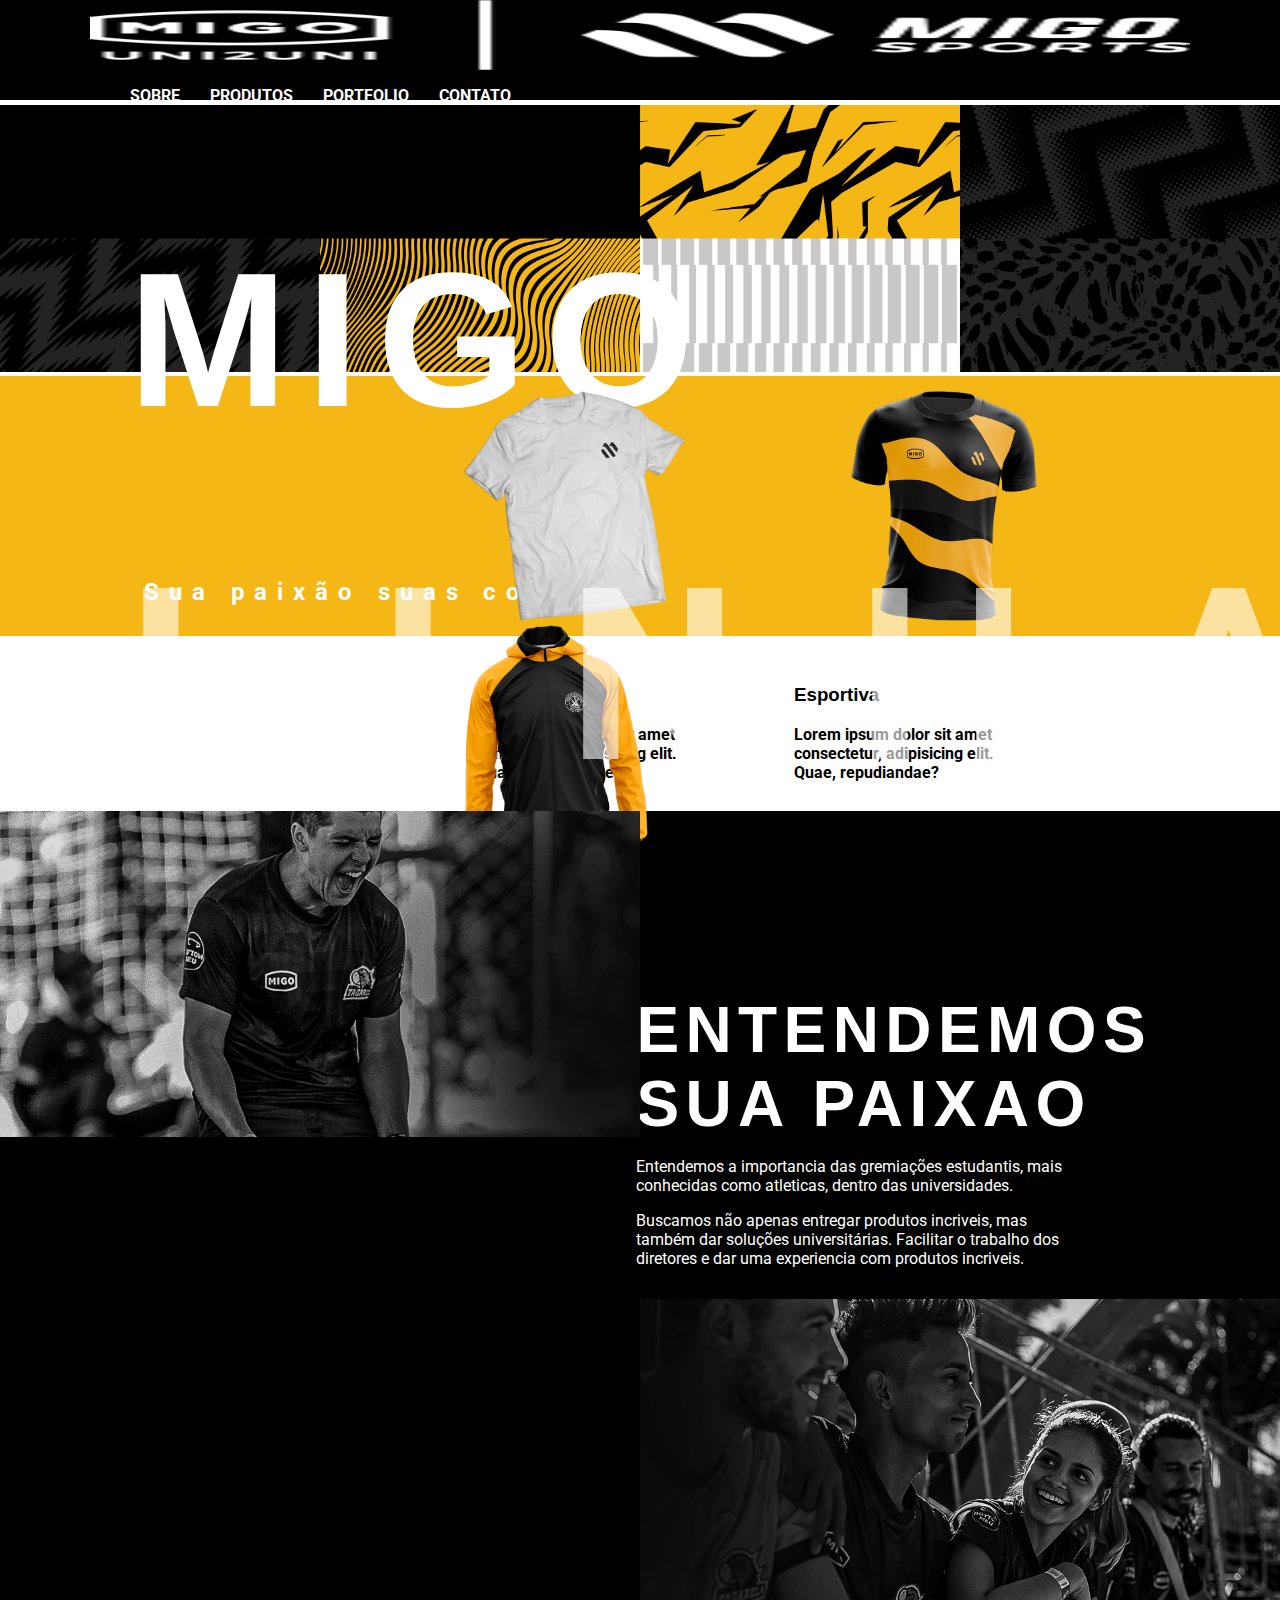
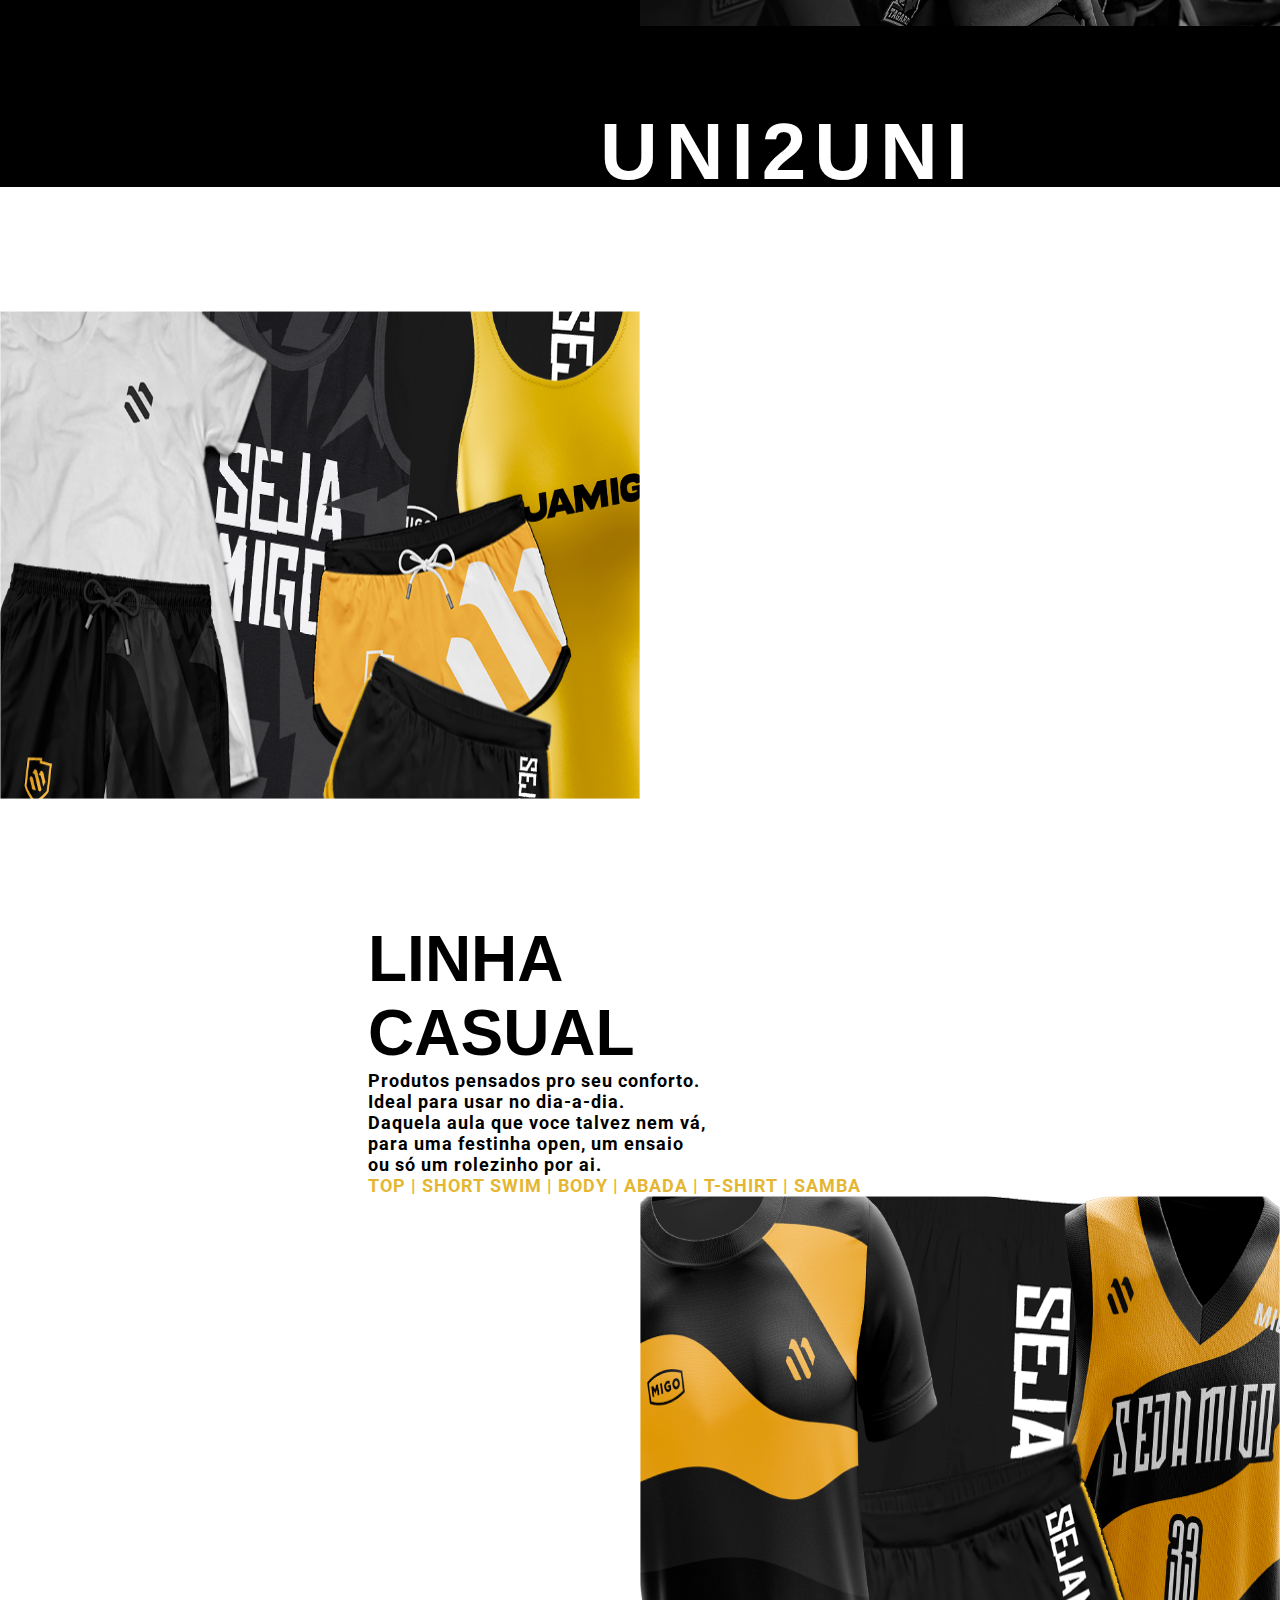
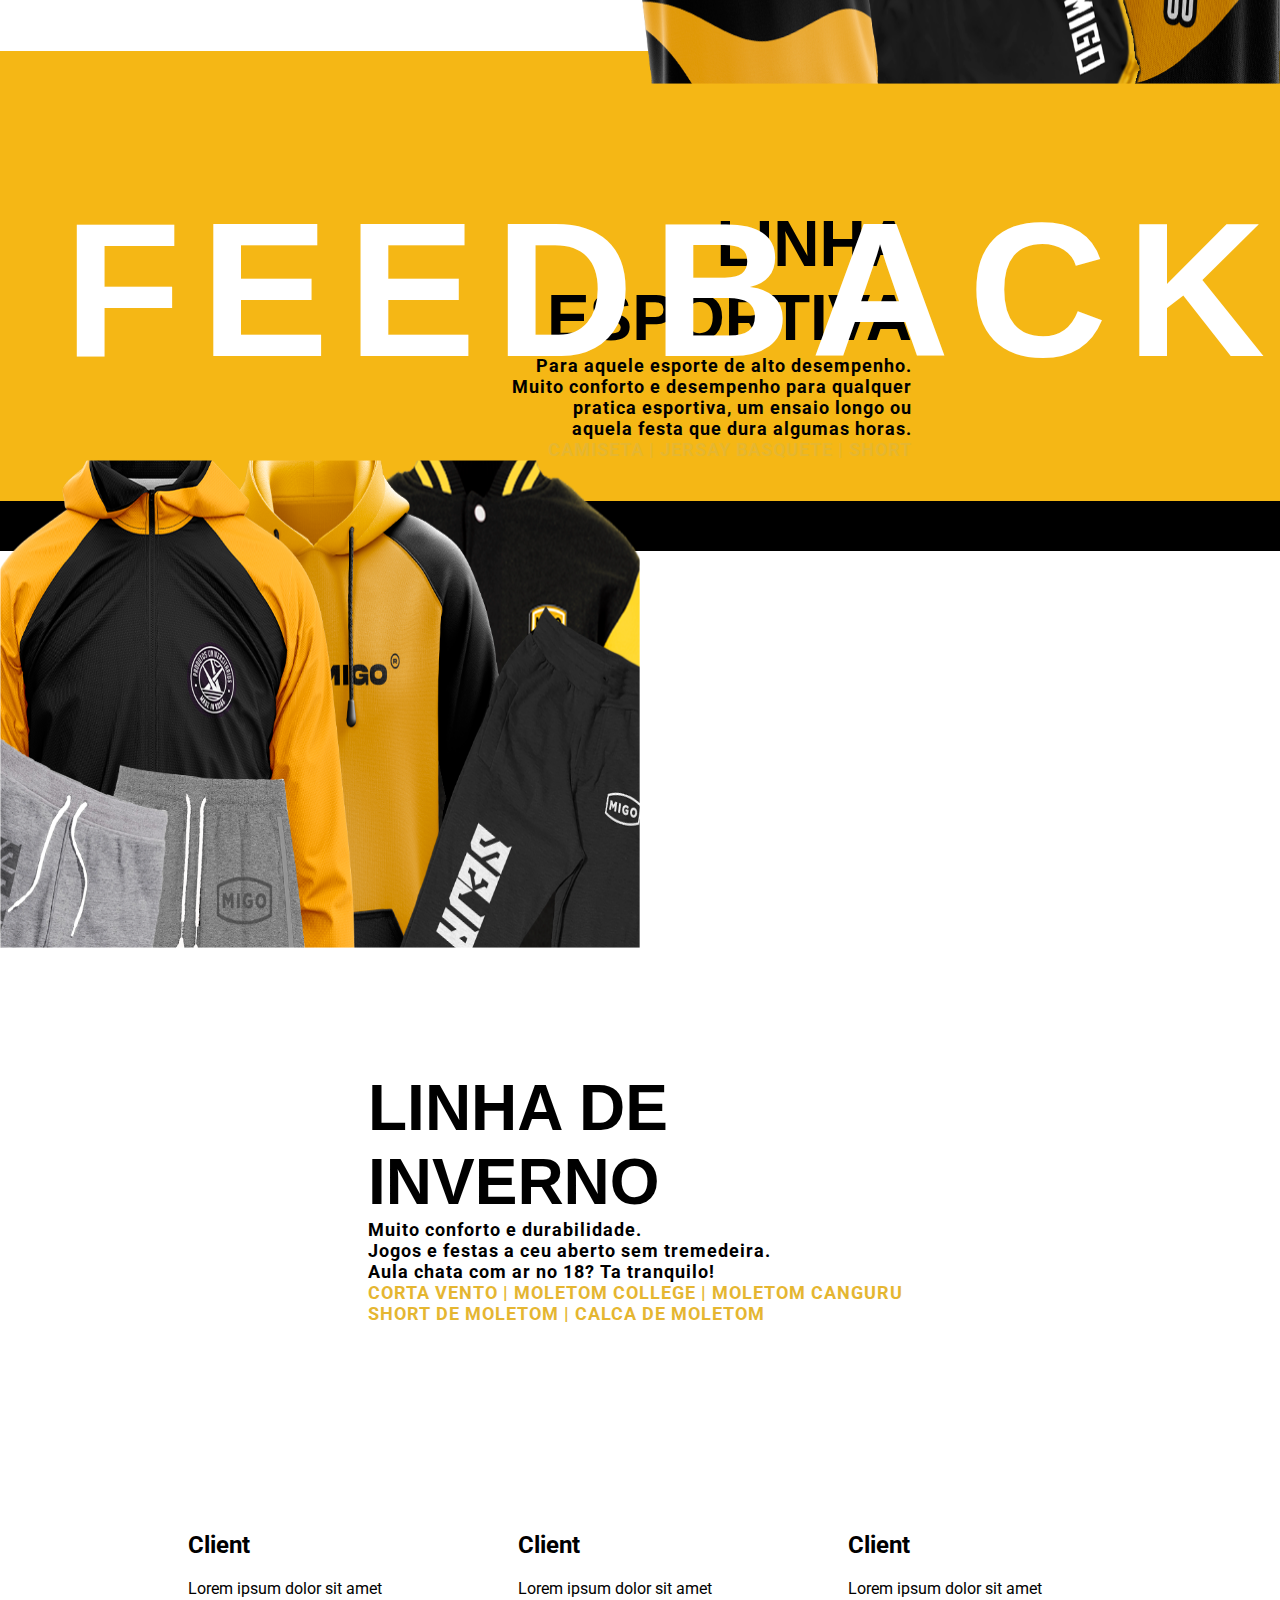
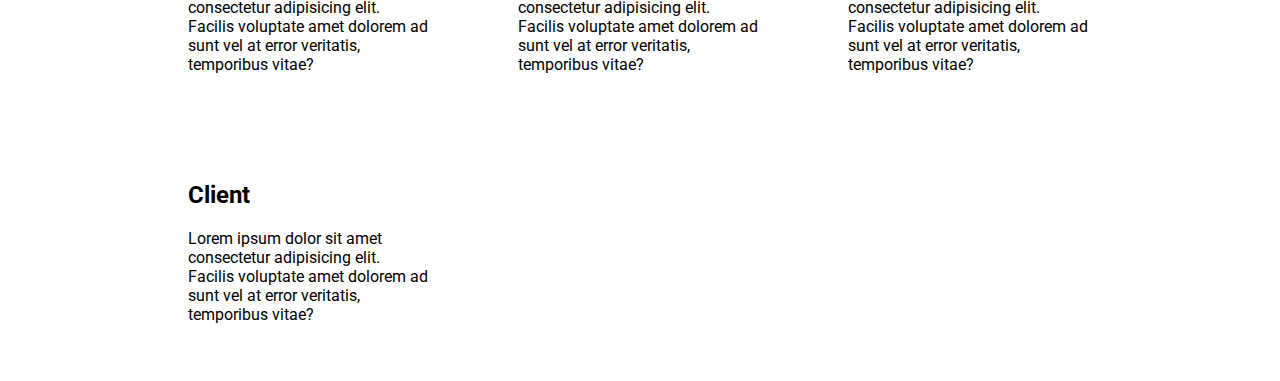
==== index.html @ ba493c1e "Fonts ajusts" ====
<!DOCTYPE html>
<html lang="en">
  <head>
    <meta charset="UTF-8" />
    <meta name="viewport" content="width=device-width, initial-scale=1.0" />
    <link
      rel="stylesheet"
      href="https://necolas.github.io/normalize.css/8.0.1/normalize.css"
    />
    <link rel="shortcut icon" href="/assets/mini-logo.png" />
    <link
      href="https://cdn.jsdelivr.net/npm/bootstrap@5.0.2/dist/css/bootstrap.min.css"
      rel="stylesheet"
      integrity="sha384-EVSTQN3/azprG1Anm3QDgpJLIm9Nao0Yz1ztcQTwFspd3yD65VohhpuuCOmLASjC"
      crossorigin="anonymous"
    />
    <script
      src="https://cdn.jsdelivr.net/npm/@popperjs/core@2.9.2/dist/umd/popper.min.js"
      integrity="sha384-IQsoLXl5PILFhosVNubq5LC7Qb9DXgDA9i+tQ8Zj3iwWAwPtgFTxbJ8NT4GN1R8p"
      crossorigin="anonymous"
    ></script>
    <script
      src="https://cdn.jsdelivr.net/npm/bootstrap@5.0.2/dist/js/bootstrap.min.js"
      integrity="sha384-cVKIPhGWiC2Al4u+LWgxfKTRIcfu0JTxR+EQDz/bgldoEyl4H0zUF0QKbrJ0EcQF"
      crossorigin="anonymous"
    ></script>
    <link rel="stylesheet" href="styles.css" />
    <script src="script.js"></script>
    <title>Migo</title>
  </head>
  <body>
    <nav class="navbar navbar-container">
      <div class="img-container">
        <a href="/"><img src="/assets/logo.png" alt="logo" /></a>
      </div>
      <div class="menu-container">
        <ul>
          <li><a href="/about.html">sobre</a></li>
          <li><a href="" onclick="handlePageNotMade()">produtos</a></li>
          <li><a href="" onclick="handlePageNotMade()">portfolio</a></li>
          <li><a href="" onclick="handlePageNotMade()">contato</a></li>
        </ul>
      </div>
    </nav>
    <main>
      <div id="testid">
        <div class="text-content-1">
          <h1>MIGO</h1>
          <p>Sua paixão suas cores</p>
        </div>
      </div>
      <div id="main-content1">
        <img src="/assets/bg1.png" alt="" />
      </div>

      <div id="text-content-2">
        <div>
          <h1>Linhas</h1>
        </div>
      </div>

      <div id="main-content2">
        <div class="image-content2">
          <img src="/assets/T-shirt.png" alt="" />
          <img src="/assets/Esportiva.png" alt="" />
          <img src="/assets/Corta.png" alt="" />
        </div>
      </div>

      <div class="spec-text">
        <div class="spec-text-content">
          <h3>Casual</h3>
          <p>
            Lorem ipsum dolor sit amet consectetur, adipisicing elit. Quae,
            repudiandae?
          </p>
        </div>
        <div class="spec-text-content">
          <h3>Esportiva</h3>
          <p>
            Lorem ipsum dolor sit amet consectetur, adipisicing elit. Quae,
            repudiandae?
          </p>
        </div>
        <div class="spec-text-content">
          <h3>Inverno</h3>
          <p>
            Lorem ipsum dolor sit amet consectetur, adipisicing elit. Quae,
            repudiandae?
          </p>
        </div>
      </div>
      <div class="main-content3">
        <div class="img-content3"><img src="/assets/photo1.png" alt="" /></div>

        <div class="text-content-3">
          <h1>Entendemos</h1>
          <h1>sua paixao</h1>
          <p>
            Entendemos a importancia das gremiações estudantis, mais conhecidas
            como atleticas, dentro das universidades.
          </p>
          <p>
            Buscamos não apenas entregar produtos incriveis, mas também dar
            soluções universitárias. Facilitar o trabalho dos diretores e dar
            uma experiencia com produtos incriveis.
          </p>
        </div>
      </div>
      <div class="main-content4">
        <div><img src="/assets/photo2.png" alt="" /></div>
        <div class="text-content-4">
          <h1>Uni2Uni</h1>
          <h3>De universitario para universitario</h3>
          <p>
            Nascemos dentro da universidade.Entendemos suas necessidades.<br />
            Sempre te escutaremos com carinho, empatia para construirmos um laço
            de amizade.
          </p>
        </div>
      </div>

      <div class="main-content5">
        <div><img src="/assets/casual.png" alt="" /></div>
        <div class="text-content-5">
          <h1>
            Linha<br />
            Casual
          </h1>
          <p>Produtos pensados pro seu conforto.</p>
          <p>Ideal para usar no dia-a-dia.</p>
          <p>Daquela aula que voce talvez nem vá,</p>
          <p>para uma festinha open, um ensaio</p>
          <p>ou só um rolezinho por ai.</p>
          <span>TOP | SHORT SWIM | BODY | ABADA | T-SHIRT | SAMBA</span>
        </div>
      </div>

      <div class="main-content6">
        <div><img src="/assets/esportivas.png" alt="" /></div>
        <div class="text-content-6">
          <h1>
            Linha<br />
            Esportiva
          </h1>
          <p>
            Para aquele esporte de alto desempenho.<br />
            Muito conforto e desempenho para qualquer<br />
            pratica esportiva, um ensaio longo ou<br />
            aquela festa que dura algumas horas.
          </p>
          <span>CAMISETA | JERSAY BASQUETE | SHORT</span>
        </div>
      </div>
      <div class="main-content7">
        <div><img src="/assets/inverno.png" alt="" /></div>
        <div class="text-content-7">
          <h1>
            Linha de<br />
            Inverno
          </h1>
          <p>
            Muito conforto e durabilidade.<br />
            Jogos e festas a ceu aberto sem tremedeira.<br />
            Aula chata com ar no 18? Ta tranquilo!<br />
          </p>
          <span>
            CORTA VENTO | MOLETOM COLLEGE | MOLETOM CANGURU <br />
            SHORT DE MOLETOM | CALCA DE MOLETOM
          </span>
        </div>
      </div>
      <div class="main-content8">
        <div class="text-content-8"><h1>feedbacks</h1></div>
        <div class="content-card">
          <div class="base-card">
            <div class="card-info-container">
              <h2>Client</h2>
              <p>
                Lorem ipsum dolor sit amet consectetur adipisicing elit. Facilis
                voluptate amet dolorem ad sunt vel at error veritatis,
                temporibus vitae?
              </p>
            </div>
          </div>
          <div class="base-card">
            <div class="card-info-container">
              <h2>Client</h2>
              <p>
                Lorem ipsum dolor sit amet consectetur adipisicing elit. Facilis
                voluptate amet dolorem ad sunt vel at error veritatis,
                temporibus vitae?
              </p>
            </div>
          </div>
          <div class="base-card">
            <div class="card-info-container">
              <h2>Client</h2>
              <p>
                Lorem ipsum dolor sit amet consectetur adipisicing elit. Facilis
                voluptate amet dolorem ad sunt vel at error veritatis,
                temporibus vitae?
              </p>
            </div>
          </div>
          <div class="base-card">
            <div class="card-info-container">
              <h2>Client</h2>
              <p>
                Lorem ipsum dolor sit amet consectetur adipisicing elit. Facilis
                voluptate amet dolorem ad sunt vel at error veritatis,
                temporibus vitae?
              </p>
            </div>
          </div>
        </div>
      </div>
    </main>
    <footer class="footer-container">
      <div class="icon-content">
        <a href="https://www.instragram.com"
          ><img src="/assets/instagram.png" alt=""
        /></a>
        <a href="https://www.twitter.com/"
          ><img src="/assets/twitter.png" alt=""
        /></a>
        <a href="https://www.tiktok.com/"
          ><img src="/assets/tik-tok1.png" alt=""
        /></a>
      </div>
    </footer>
  </body>
</html>
---- styles.css ----
@import url("https://fonts.googleapis.com/css2?family=Roboto:ital,wght@0,100;0,300;0,400;0,500;0,700;0,900;1,100;1,300;1,400;1,500;1,700;1,900&display=swap");
@import url("https://fonts.cdnfonts.com/css/akira-expanded");

body {
  margin: 0;
  padding: 0;
  font-family: "Roboto", sans-serif;
}

:root {
  --text-color: #fff;
  --bg-content2: #f5b715;
}

.base-card {
  text-align: start;
  width: 300px;
  height: 250px;
  background-color: rgba(255, 255, 255, 0.8);
  float: left;
  margin-left: 30px;

  border-radius: 10%;
}

.navbar-container {
  padding-left: 10vh;
  padding-right: 10vh;
  background-color: #000;
  height: 100px;
  text-align: center;
}

.img-container {
  width: auto;
  height: 70px;
}

.img-container img {
  width: 100%;
  height: 100%;
}

.menu-container {
  text-align: center;
  text-transform: uppercase;
}

.menu-container ul {
  list-style: none;
}
.menu-container li {
  margin-right: 30px;
  float: left;
}
.menu-container a {
  font-size: 15spx;
  font-weight: bold;
  text-decoration: none;
  color: var(--text-color);
}

.text-content-1 {
  text-align: justify;
  justify-content: flex-start;
}

#main-content1 {
  position: relative;
}

#main-content1 img {
  width: 100%;
}
#testid {
  position: absolute;
  color: var(--text-color);
  z-index: 1;
  left: 10%;
}

#testid h1 {
  font-family: "Akira Expanded", sans-serif;
  font-size: 12rem;
  letter-spacing: 2vh;
}

#testid p {
  font-size: x-large;
  padding-left: 1rem;
  letter-spacing: 1.1vh;
  font-weight: bold;
}

#main-content2 {
  position: relative;
  background-color: var(--bg-content2);
  height: 260px;
}

.image-content2 {
  position: absolute;
  padding-top: 15px;
  left: 29em;
  letter-spacing: 18vh;
  z-index: 1;
}

.image-content2 img {
  height: 230px;
}

#text-content-2 {
  position: absolute;
  left: 10%;
  z-index: 2;
}

#text-content-2 h1 {
  text-transform: uppercase;

  color: rgba(255, 255, 255, 0.6);
  font-size: 15em;
  letter-spacing: 0.5em;
}

.spec-text {
  text-align: center;
  padding-left: 40vh;

  height: 175px;
}

.spec-text-content {
  text-align: start;
  padding-top: 30px;
  margin-left: 13vh;
  float: inline-start;
  height: auto;
  width: 200px;
}
.spec-text-content h3 {
  font-family: "Akira Expanded", sans-serif;
}
.spec-text-content p {
  font-weight: bold;
}

.main-content3 {
  position: relative;
  height: 488px;
  background-color: #000;
}

.img-content3 {
  position: absolute;
  width: 100%;
  height: auto;
  z-index: 4;
}

.img-content3 img {
  float: left;
  width: 50%;
  height: auto;
}

.text-content-3 {
  float: right;
  margin-right: 8em;
  margin-top: 2em;
}

.text-content-3 h1 {
  color: var(--text-color);
  text-transform: uppercase;
  font-family: "Akira Expanded", sans-serif;
  font-size: 4em;
  letter-spacing: 0.1em;
  margin: 0;
}

.text-content-3 p {
  width: 27em;
  color: var(--text-color);
}

/*  */

.main-content4 {
  position: relative;
  width: 100%;
  height: 488px;
  background-color: #000;
}

.main-content4 img {
  float: right;
  width: 50%;
  height: auto;
}
.text-content-4 {
  text-align: center;
  float: left;
  width: 59em;
}

.text-content-4 h1 {
  margin-left: 7.5em;
  margin-top: 1em;
  margin-bottom: 0;
  color: var(--text-color);
  text-transform: uppercase;
  font-family: "Akira Expanded", sans-serif;
  font-size: 5em;
  letter-spacing: 0.1em;
}

.text-content-4 h3 {
  width: max-content;
  margin-left: 20.2em;
  color: var(--text-color);
  text-transform: uppercase;
}
.text-content-4 p {
  text-align: end;
  width: 800px;
  margin-top: 0.5em;
  margin-left: 18.5em;
  color: var(--text-color);
  letter-spacing: 0.1em;
}

.main-content5 {
  position: relative;
  width: 100%;
  height: 488px;
}

.main-content5 img {
  float: left;
  width: 50%;
  height: 488px;
}

.text-content-5 {
  float: right;
  width: 57em;
  margin-top: 5em;
}

.text-content-5 h1 {
  margin-bottom: 0;
  color: #000;
  text-transform: uppercase;
  font-family: "Akira Expanded", sans-serif;
  font-size: 4em;
}

.text-content-5 p {
  margin: 0;
  font-weight: bold;
  letter-spacing: 1px;
  font-size: 18px;
}
.text-content-5 span {
  font-size: 18px;
  font-weight: bold;
  letter-spacing: 1px;
  color: rgb(229, 182, 49);
}
/*  */

.main-content6 {
  position: relative;
  width: 100%;
  height: 488px;
}

.main-content6 img {
  float: right;
  width: 50%;
  height: 488px;
}

.text-content-6 {
  text-align: end;
  float: left;
  width: 57em;
  margin-top: 5em;
}

.text-content-6 h1 {
  margin-bottom: 0;
  color: #000;
  text-transform: uppercase;
  font-family: "Akira Expanded", sans-serif;
  font-size: 4em;
}

.text-content-6 p {
  margin: 0;
  font-weight: bold;
  letter-spacing: 1px;
  font-size: 18px;
}
.text-content-6 span {
  font-size: 18px;
  font-weight: bold;
  letter-spacing: 1px;
  color: rgb(229, 182, 49);
}

/*  */

.main-content7 {
  position: relative;
  width: 100%;
  height: 488px;
}

.main-content7 img {
  float: left;
  width: 50%;
  height: 488px;
}

.text-content-7 {
  text-align: start;
  float: right;
  width: 57em;
  margin-top: 5em;
}

.text-content-7 h1 {
  margin-bottom: 0;
  color: #000;
  text-transform: uppercase;
  font-family: "Akira Expanded", sans-serif;
  font-size: 4em;
}

.text-content-7 p {
  margin: 0;
  font-weight: bold;
  letter-spacing: 1px;
  font-size: 18px;
}
.text-content-7 span {
  font-size: 18px;
  font-weight: bold;
  letter-spacing: 1px;
  color: rgb(229, 182, 49);
}

/*  */

.main-content8 {
  background-color: #f5b715;
  width: 100%;
  height: 450px;
}

.text-content-8 {
  text-align: center;
}

.text-content-8 h1 {
  position: absolute;
  left: 5%;
  margin-bottom: 0;
  color: var(--text-color);
  text-transform: uppercase;
  font-family: "Akira Expanded", sans-serif;
  font-size: 12em;
  letter-spacing: 0.1em;
  z-index: 1;
}

.content-card {
  position: relative;
  width: 80%;
  top: 35%;
  left: 10%;
  clear: both;
}

.card-info-container {
  padding: 30px;
  float: left;
}

/*  */

.footer-container {
  height: 50px;

  background-color: #000;
}
.icon-content {
  position: relative;
  text-align: center;
  top: 20%;
  left: 42%;
  width: 300px;
}

.icon-content img {
  height: 30px;
  margin-right: 15px;
}
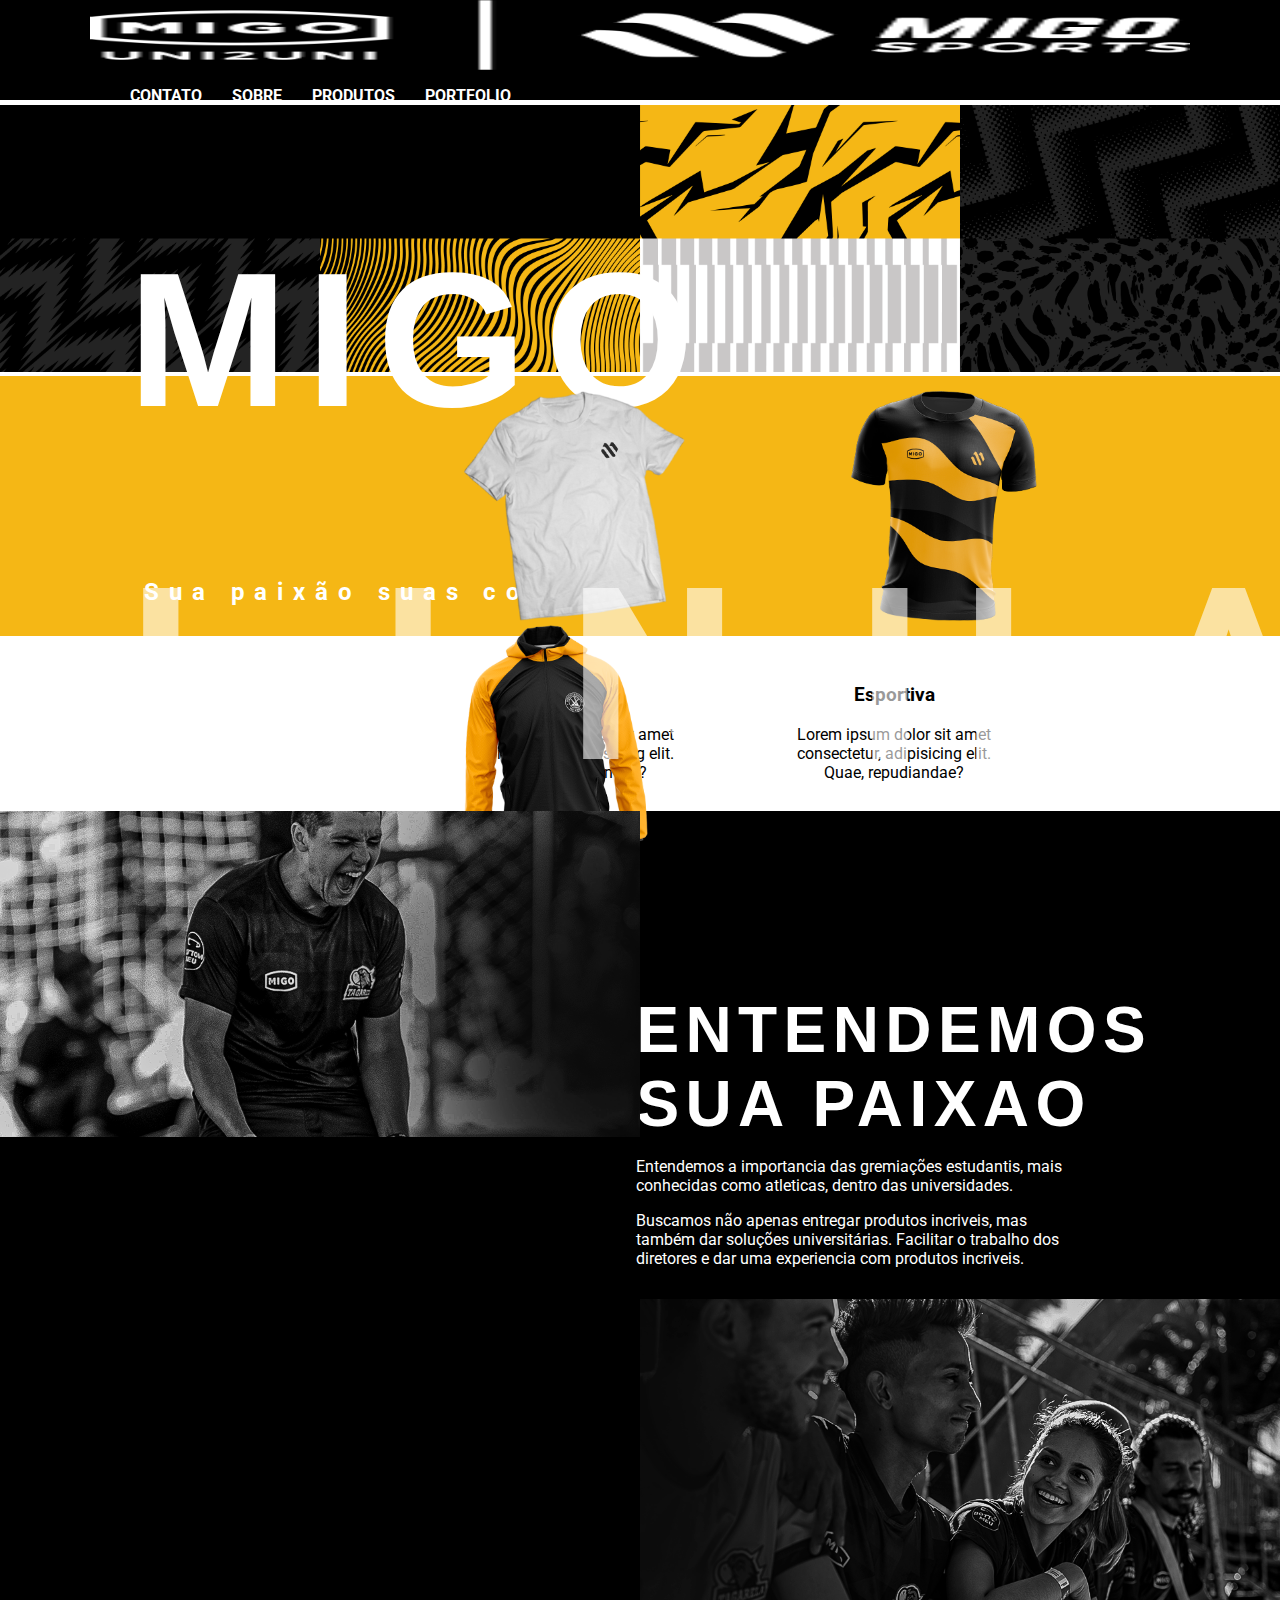
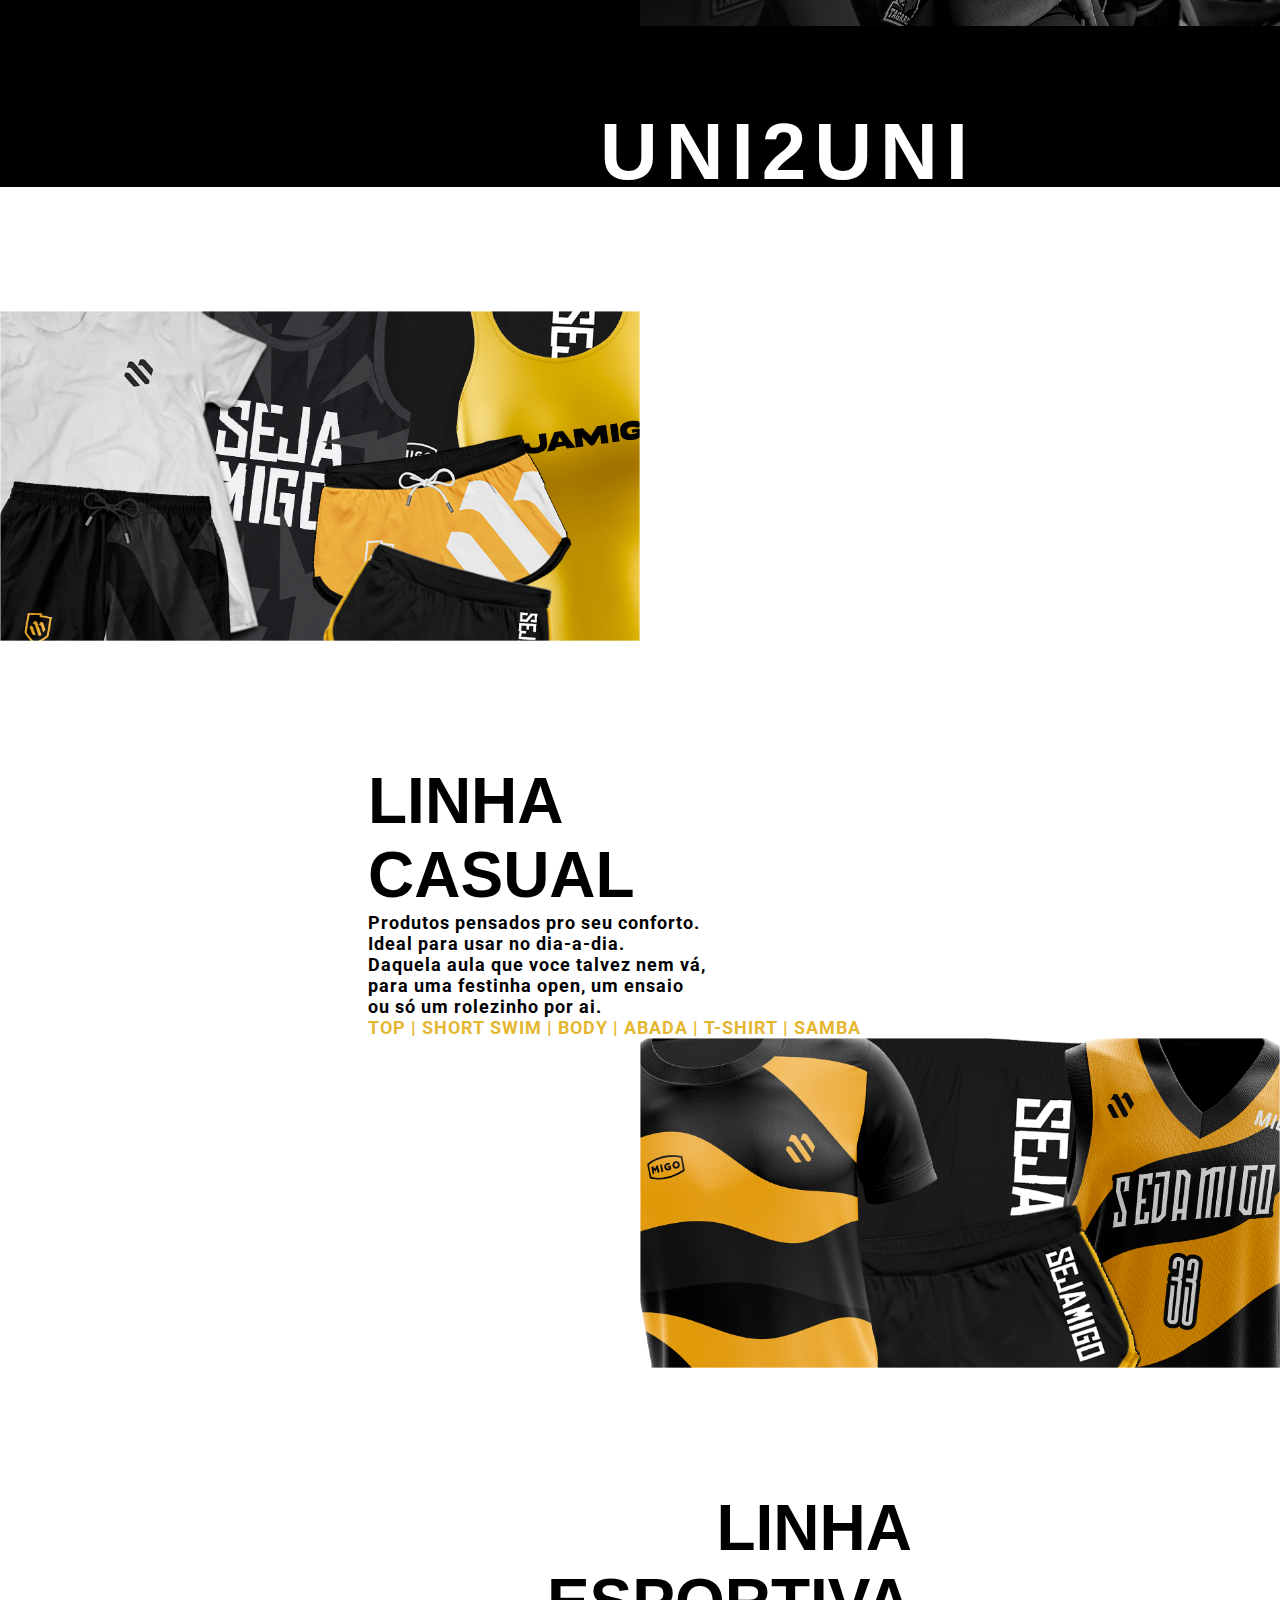
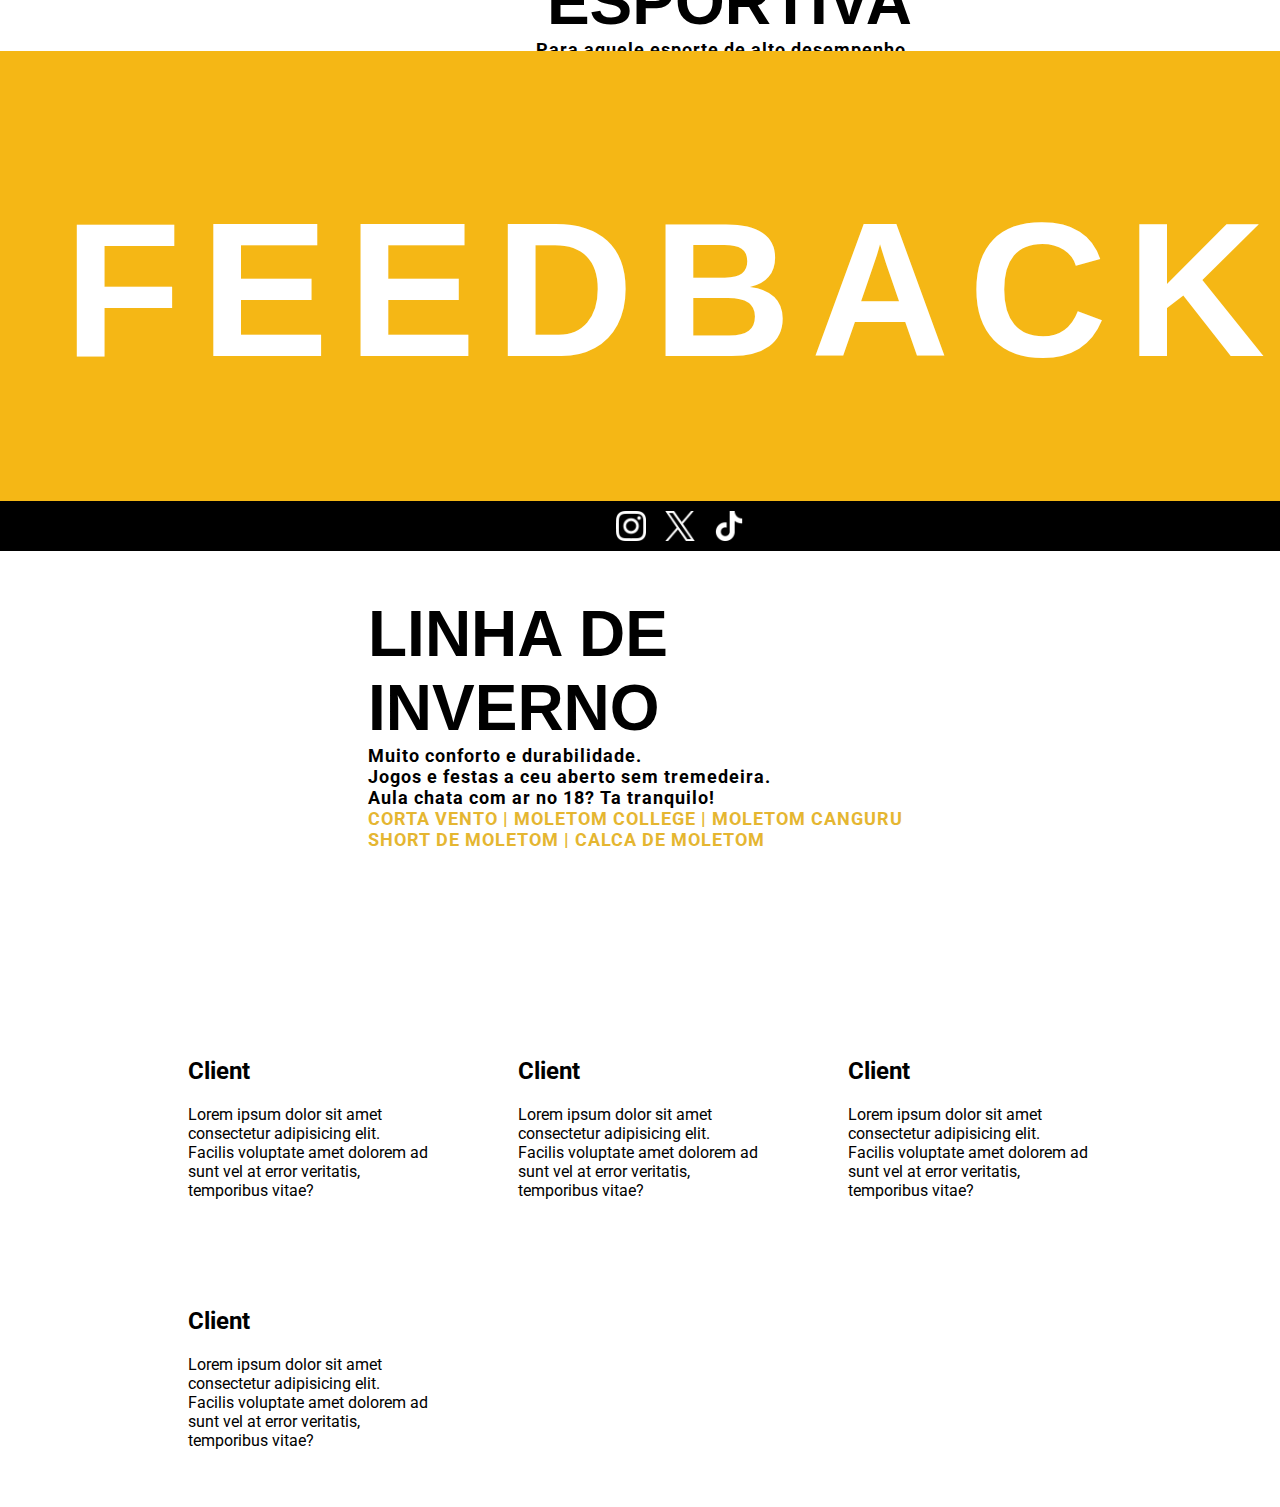
==== commit f5d0b2bb: "Changing the project structure" ====
--- a/index.html
+++ b/index.html
@@ -7,7 +7,6 @@
       rel="stylesheet"
       href="https://necolas.github.io/normalize.css/8.0.1/normalize.css"
     />
-    <link rel="shortcut icon" href="/assets/mini-logo.png" />
     <link
       href="https://cdn.jsdelivr.net/npm/bootstrap@5.0.2/dist/css/bootstrap.min.css"
       rel="stylesheet"
@@ -24,21 +23,21 @@
       integrity="sha384-cVKIPhGWiC2Al4u+LWgxfKTRIcfu0JTxR+EQDz/bgldoEyl4H0zUF0QKbrJ0EcQF"
       crossorigin="anonymous"
     ></script>
-    <link rel="stylesheet" href="styles.css" />
-    <script src="script.js"></script>
+    <link rel="stylesheet" href="../css/styles.css" />
+    <script src="../js/script.js"></script>
     <title>Migo</title>
   </head>
   <body>
     <nav class="navbar navbar-container">
       <div class="img-container">
-        <a href="/"><img src="/assets/logo.png" alt="logo" /></a>
+        <a href="index.html"><img src="/assets/logo.png" alt="logo" /></a>
       </div>
       <div class="menu-container">
         <ul>
-          <li><a href="/about.html">sobre</a></li>
+          <li><a href="contact.html">contato</a></li>
+          <li><a href="" onclick="handlePageNotMade()">sobre</a></li>
           <li><a href="" onclick="handlePageNotMade()">produtos</a></li>
           <li><a href="" onclick="handlePageNotMade()">portfolio</a></li>
-          <li><a href="" onclick="handlePageNotMade()">contato</a></li>
         </ul>
       </div>
     </nav>
@@ -69,7 +68,7 @@
 
       <div class="spec-text">
         <div class="spec-text-content">
-          <h3>Casual</h3>
+          <h3>Esportiva</h3>
           <p>
             Lorem ipsum dolor sit amet consectetur, adipisicing elit. Quae,
             repudiandae?
@@ -83,7 +82,7 @@
           </p>
         </div>
         <div class="spec-text-content">
-          <h3>Inverno</h3>
+          <h3>Esportiva</h3>
           <p>
             Lorem ipsum dolor sit amet consectetur, adipisicing elit. Quae,
             repudiandae?
@@ -108,7 +107,7 @@
         </div>
       </div>
       <div class="main-content4">
-        <div><img src="/assets/photo2.png" alt="" /></div>
+        <div><img src="/assets/_MG_1771.png" alt="" /></div>
         <div class="text-content-4">
           <h1>Uni2Uni</h1>
           <h3>De universitario para universitario</h3>
--- a/css/styles.css
+++ b/css/styles.css
@@ -0,0 +1,405 @@
+@import url("https://fonts.googleapis.com/css2?family=Roboto:ital,wght@0,100;0,300;0,400;0,500;0,700;0,900;1,100;1,300;1,400;1,500;1,700;1,900&display=swap");
+@import url("https://fonts.cdnfonts.com/css/akira-expanded");
+
+body {
+  margin: 0;
+  padding: 0;
+  font-family: "Roboto", sans-serif;
+}
+
+:root {
+  --text-color: #fff;
+  --bg-content2: #f5b715;
+}
+
+.base-card {
+  text-align: start;
+  width: 300px;
+  height: 250px;
+  background-color: rgba(255, 255, 255, 0.8);
+  float: left;
+  margin-left: 30px;
+
+  border-radius: 10%;
+}
+
+.navbar-container {
+  padding-left: 10vh;
+  padding-right: 10vh;
+  background-color: #000;
+  height: 100px;
+  text-align: center;
+}
+
+.img-container {
+  width: auto;
+  height: 70px;
+}
+
+.img-container img {
+  width: 100%;
+  height: 100%;
+}
+
+.menu-container {
+  text-align: center;
+  text-transform: uppercase;
+}
+
+.menu-container ul {
+  list-style: none;
+}
+.menu-container li {
+  margin-right: 30px;
+  float: left;
+}
+.menu-container a {
+  font-size: 15spx;
+  font-weight: bold;
+  text-decoration: none;
+  color: var(--text-color);
+}
+
+.text-content-1 {
+  text-align: justify;
+  justify-content: flex-start;
+}
+
+#main-content1 {
+  position: relative;
+}
+
+#main-content1 img {
+  width: 100%;
+}
+#testid {
+  position: absolute;
+  color: var(--text-color);
+  z-index: 1;
+  left: 10%;
+}
+
+#testid h1 {
+  font-family: "Akira Expanded", sans-serif;
+  font-size: 12rem;
+  letter-spacing: 2vh;
+}
+
+#testid p {
+  font-size: x-large;
+  padding-left: 1rem;
+  letter-spacing: 1.1vh;
+  font-weight: bold;
+}
+
+#main-content2 {
+  position: relative;
+  background-color: var(--bg-content2);
+  height: 260px;
+}
+
+.image-content2 {
+  position: absolute;
+  padding-top: 15px;
+  left: 29em;
+  letter-spacing: 18vh;
+  z-index: 1;
+}
+
+.image-content2 img {
+  height: 230px;
+}
+
+#text-content-2 {
+  position: absolute;
+  left: 10%;
+  z-index: 2;
+}
+
+#text-content-2 h1 {
+  text-transform: uppercase;
+
+  color: rgba(255, 255, 255, 0.6);
+  font-size: 15em;
+  letter-spacing: 0.5em;
+}
+
+.spec-text {
+  text-align: center;
+  padding-left: 40vh;
+
+  height: 175px;
+}
+
+.spec-text-content {
+  padding-top: 30px;
+  margin-left: 13vh;
+  float: inline-start;
+  height: auto;
+  width: 200px;
+}
+
+.main-content3 {
+  position: relative;
+  height: 488px;
+  background-color: #000;
+}
+
+.img-content3 {
+  position: absolute;
+  width: 100%;
+  height: auto;
+  z-index: 4;
+}
+
+.img-content3 img {
+  float: left;
+  width: 50%;
+  height: auto;
+}
+
+.text-content-3 {
+  float: right;
+  margin-right: 8em;
+  margin-top: 2em;
+}
+
+.text-content-3 h1 {
+  color: var(--text-color);
+  text-transform: uppercase;
+  font-family: "Akira Expanded", sans-serif;
+  font-size: 4em;
+  letter-spacing: 0.1em;
+  margin: 0;
+}
+
+.text-content-3 p {
+  width: 27em;
+  color: var(--text-color);
+}
+
+/*  */
+
+.main-content4 {
+  position: relative;
+  width: 100%;
+  height: 488px;
+  background-color: #000;
+}
+
+.main-content4 img {
+  float: right;
+  width: 50%;
+  height: auto;
+}
+.text-content-4 {
+  text-align: center;
+  float: left;
+  width: 59em;
+}
+
+.text-content-4 h1 {
+  margin-left: 7.5em;
+  margin-top: 1em;
+  margin-bottom: 0;
+  color: var(--text-color);
+  text-transform: uppercase;
+  font-family: "Akira Expanded", sans-serif;
+  font-size: 5em;
+  letter-spacing: 0.1em;
+}
+
+.text-content-4 h3 {
+  width: max-content;
+  margin-left: 20.2em;
+  color: var(--text-color);
+  text-transform: uppercase;
+}
+.text-content-4 p {
+  text-align: end;
+  width: 800px;
+  margin-top: 0.5em;
+  margin-left: 18.5em;
+  color: var(--text-color);
+  letter-spacing: 0.1em;
+}
+
+.main-content5 {
+  position: relative;
+  width: 100%;
+  height: 488px;
+}
+
+.main-content5 img {
+  float: left;
+  width: 50%;
+  height: auto;
+}
+
+.text-content-5 {
+  float: right;
+  width: 57em;
+  margin-top: 5em;
+}
+
+.text-content-5 h1 {
+  margin-bottom: 0;
+  color: #000;
+  text-transform: uppercase;
+  font-family: "Akira Expanded", sans-serif;
+  font-size: 4em;
+}
+
+.text-content-5 p {
+  margin: 0;
+  font-weight: bold;
+  letter-spacing: 1px;
+  font-size: 18px;
+}
+.text-content-5 span {
+  font-size: 18px;
+  font-weight: bold;
+  letter-spacing: 1px;
+  color: rgb(229, 182, 49);
+}
+/*  */
+
+.main-content6 {
+  position: relative;
+  width: 100%;
+  height: 488px;
+}
+
+.main-content6 img {
+  float: right;
+  width: 50%;
+  height: auto;
+}
+
+.text-content-6 {
+  text-align: end;
+  float: left;
+  width: 57em;
+  margin-top: 5em;
+}
+
+.text-content-6 h1 {
+  margin-bottom: 0;
+  color: #000;
+  text-transform: uppercase;
+  font-family: "Akira Expanded", sans-serif;
+  font-size: 4em;
+}
+
+.text-content-6 p {
+  margin: 0;
+  font-weight: bold;
+  letter-spacing: 1px;
+  font-size: 18px;
+}
+.text-content-6 span {
+  font-size: 18px;
+  font-weight: bold;
+  letter-spacing: 1px;
+  color: rgb(229, 182, 49);
+}
+
+/*  */
+
+.main-content7 {
+  position: relative;
+  width: 100%;
+  height: 488px;
+}
+
+.main-content7 img {
+  float: left;
+  width: 50%;
+  height: auto;
+}
+
+.text-content-7 {
+  text-align: start;
+  float: right;
+  width: 57em;
+  margin-top: 5em;
+}
+
+.text-content-7 h1 {
+  margin-bottom: 0;
+  color: #000;
+  text-transform: uppercase;
+  font-family: "Akira Expanded", sans-serif;
+  font-size: 4em;
+}
+
+.text-content-7 p {
+  margin: 0;
+  font-weight: bold;
+  letter-spacing: 1px;
+  font-size: 18px;
+}
+.text-content-7 span {
+  font-size: 18px;
+  font-weight: bold;
+  letter-spacing: 1px;
+  color: rgb(229, 182, 49);
+}
+
+/*  */
+
+.main-content8 {
+  position: relative;
+  background-color: #f5b715;
+  width: 100%;
+  height: 450px;
+}
+
+.text-content-8 {
+  text-align: center;
+}
+
+.text-content-8 h1 {
+  position: absolute;
+  left: 5%;
+  margin-bottom: 0;
+  color: var(--text-color);
+  text-transform: uppercase;
+  font-family: "Akira Expanded", sans-serif;
+  font-size: 12em;
+  letter-spacing: 0.1em;
+  z-index: 1;
+}
+
+.content-card {
+  position: relative;
+  width: 80%;
+  top: 35%;
+  left: 10%;
+  clear: both;
+}
+
+.card-info-container {
+  padding: 30px;
+  float: left;
+}
+
+/*  */
+
+.footer-container {
+  height: 50px;
+
+  background-color: #000;
+}
+.icon-content {
+  position: relative;
+  text-align: center;
+  top: 20%;
+  left: 42%;
+  width: 300px;
+}
+
+.icon-content img {
+  height: 30px;
+  margin-right: 15px;
+}
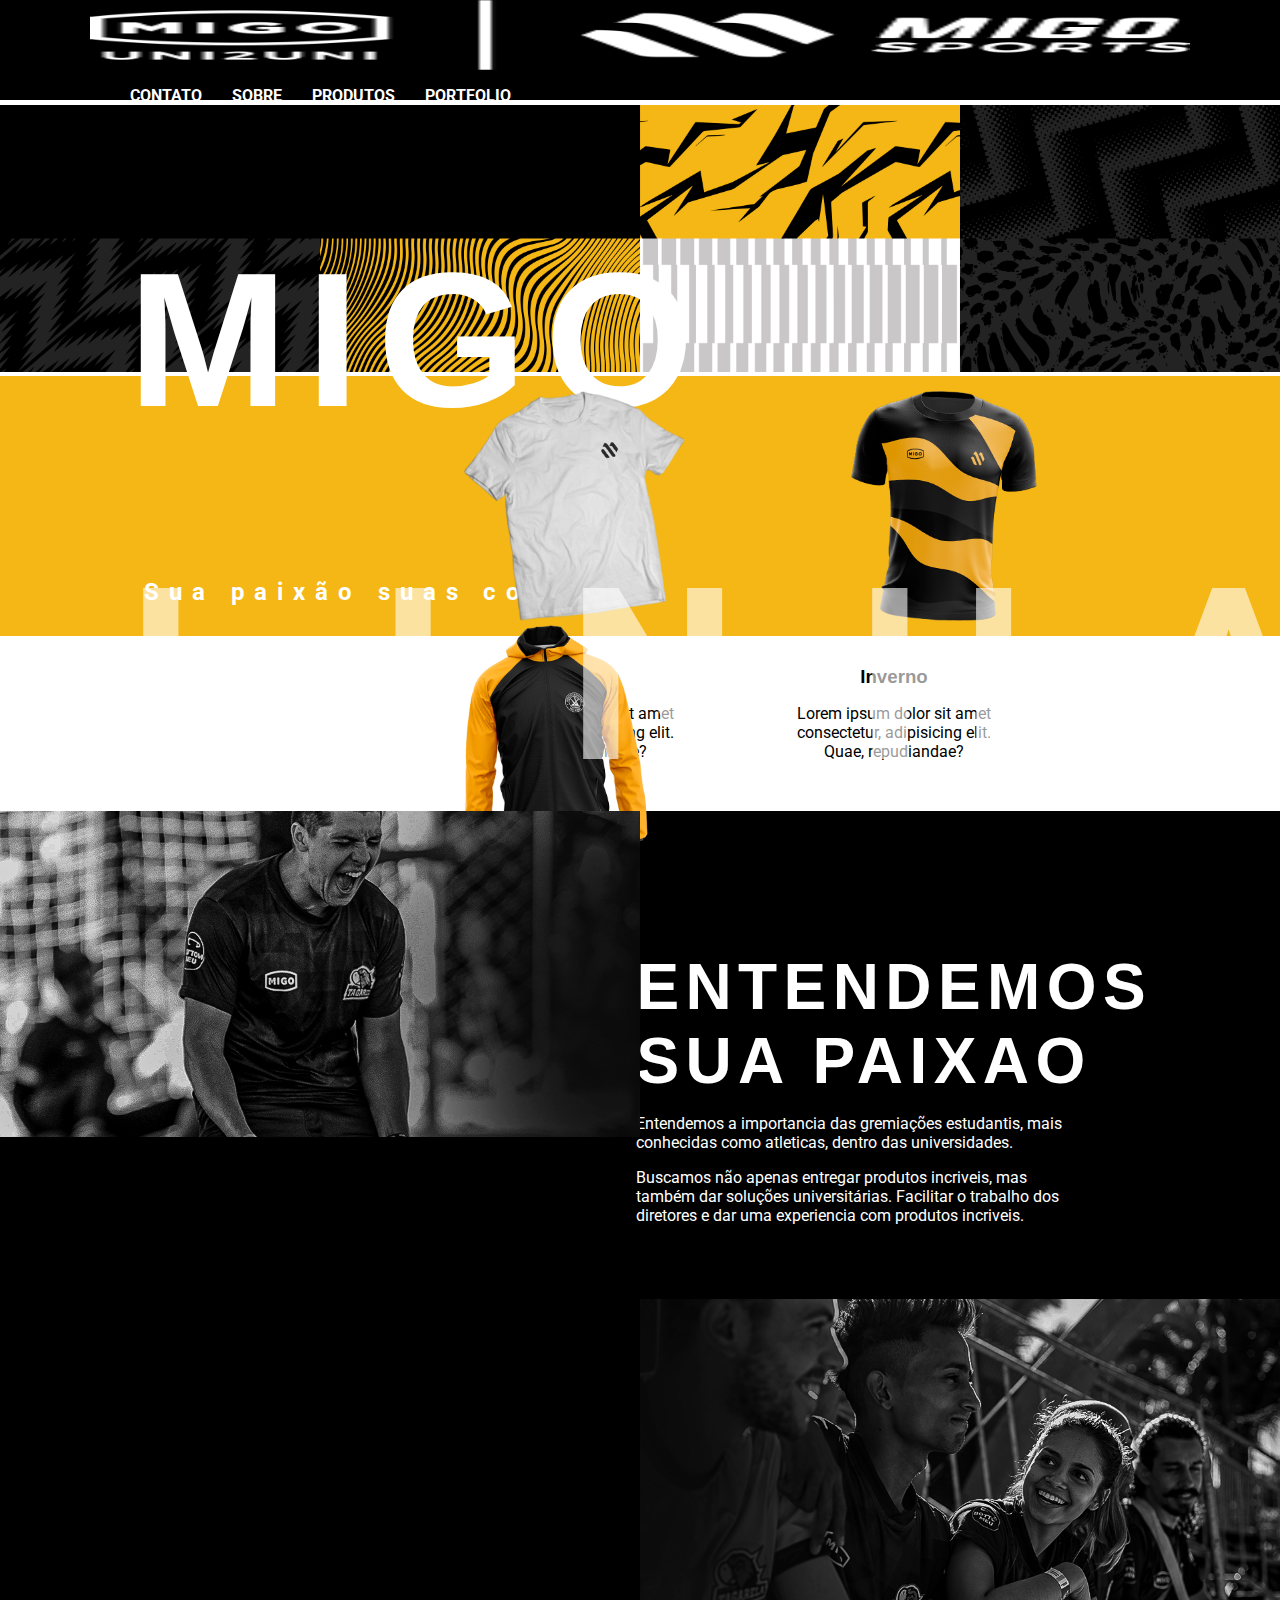
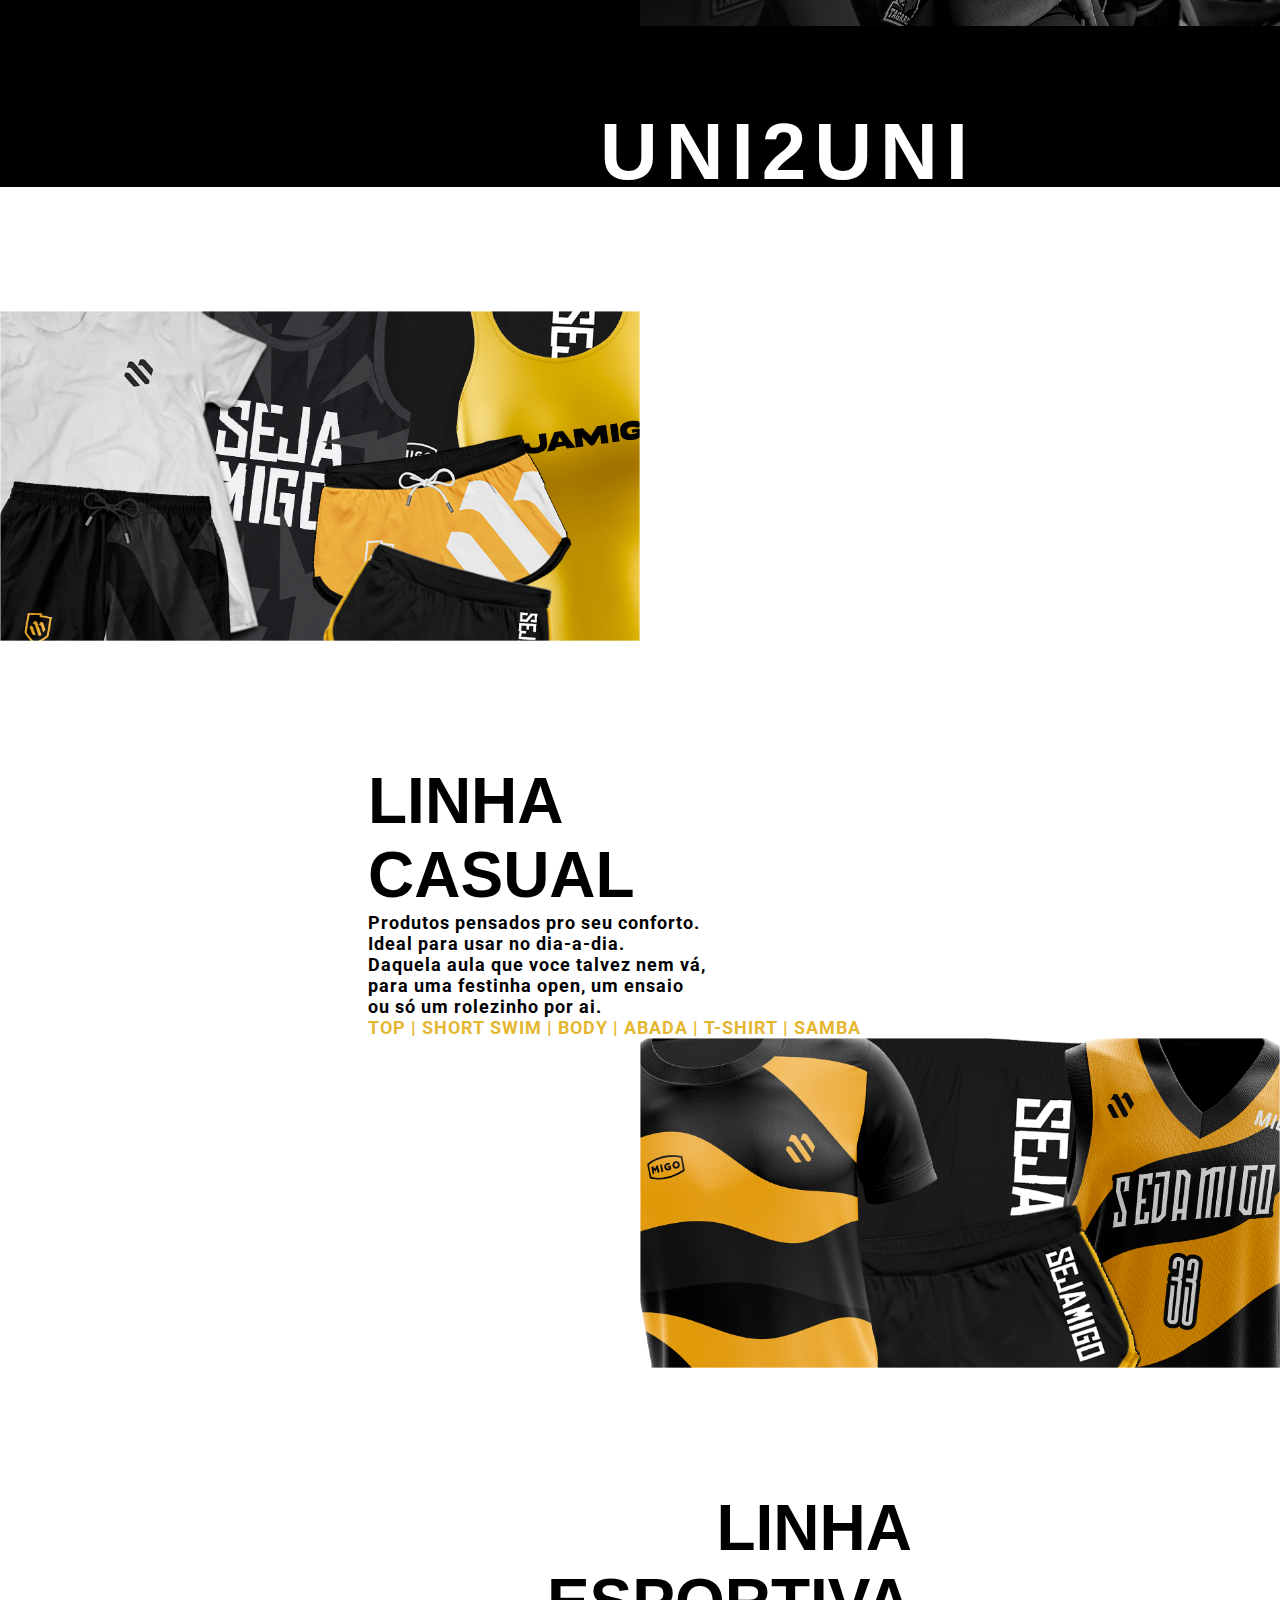
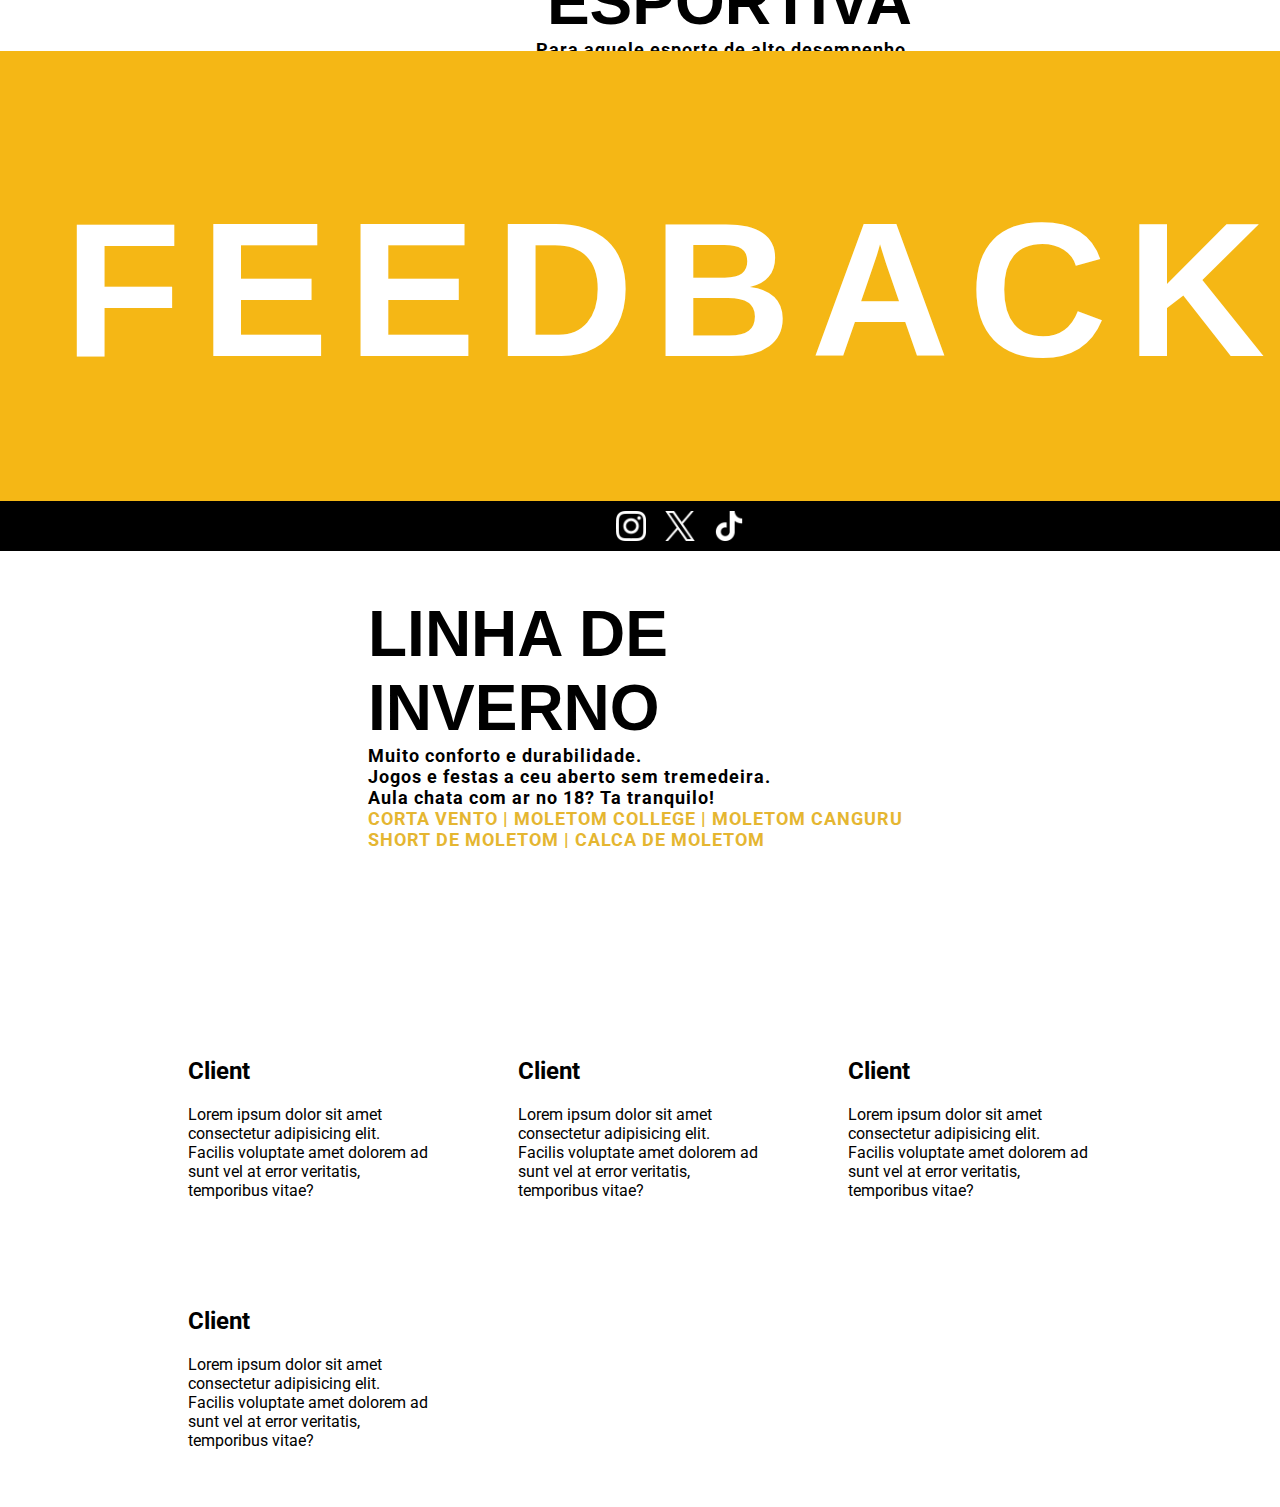
==== commit 76572c6f: "Changing some code" ====
--- a/index.html
+++ b/index.html
@@ -75,14 +75,14 @@
           </p>
         </div>
         <div class="spec-text-content">
-          <h3>Esportiva</h3>
+          <h3>Inverno</h3>
           <p>
             Lorem ipsum dolor sit amet consectetur, adipisicing elit. Quae,
             repudiandae?
           </p>
         </div>
         <div class="spec-text-content">
-          <h3>Esportiva</h3>
+          <h3>Casual</h3>
           <p>
             Lorem ipsum dolor sit amet consectetur, adipisicing elit. Quae,
             repudiandae?
@@ -107,7 +107,7 @@
         </div>
       </div>
       <div class="main-content4">
-        <div><img src="/assets/_MG_1771.png" alt="" /></div>
+        <div><img src="/assets/foto1.png" alt="" /></div>
         <div class="text-content-4">
           <h1>Uni2Uni</h1>
           <h3>De universitario para universitario</h3>
--- a/css/styles.css
+++ b/css/styles.css
@@ -138,6 +138,10 @@
   height: auto;
   width: 200px;
 }
+.spec-text-content h3 {
+  font-family: "Akira Expanded", sans-serif;
+  margin: 0;
+}
 
 .main-content3 {
   position: relative;
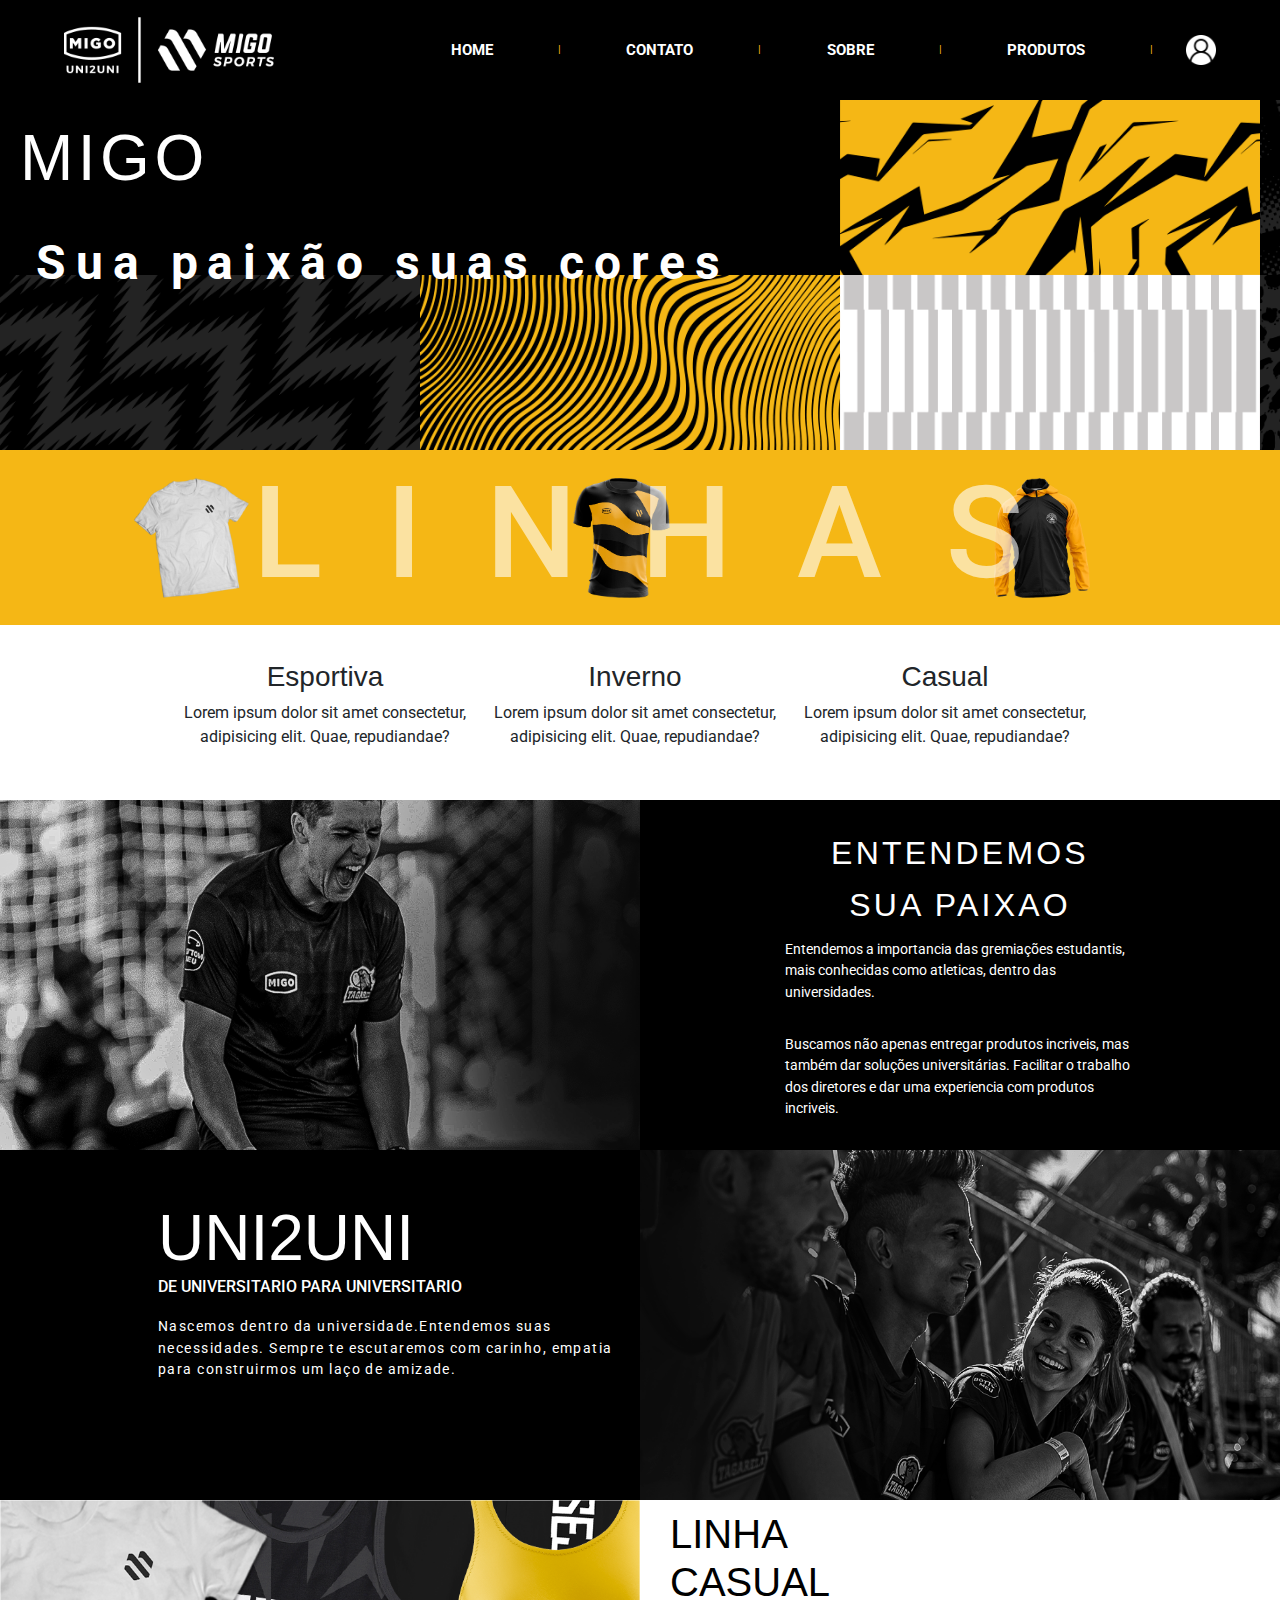
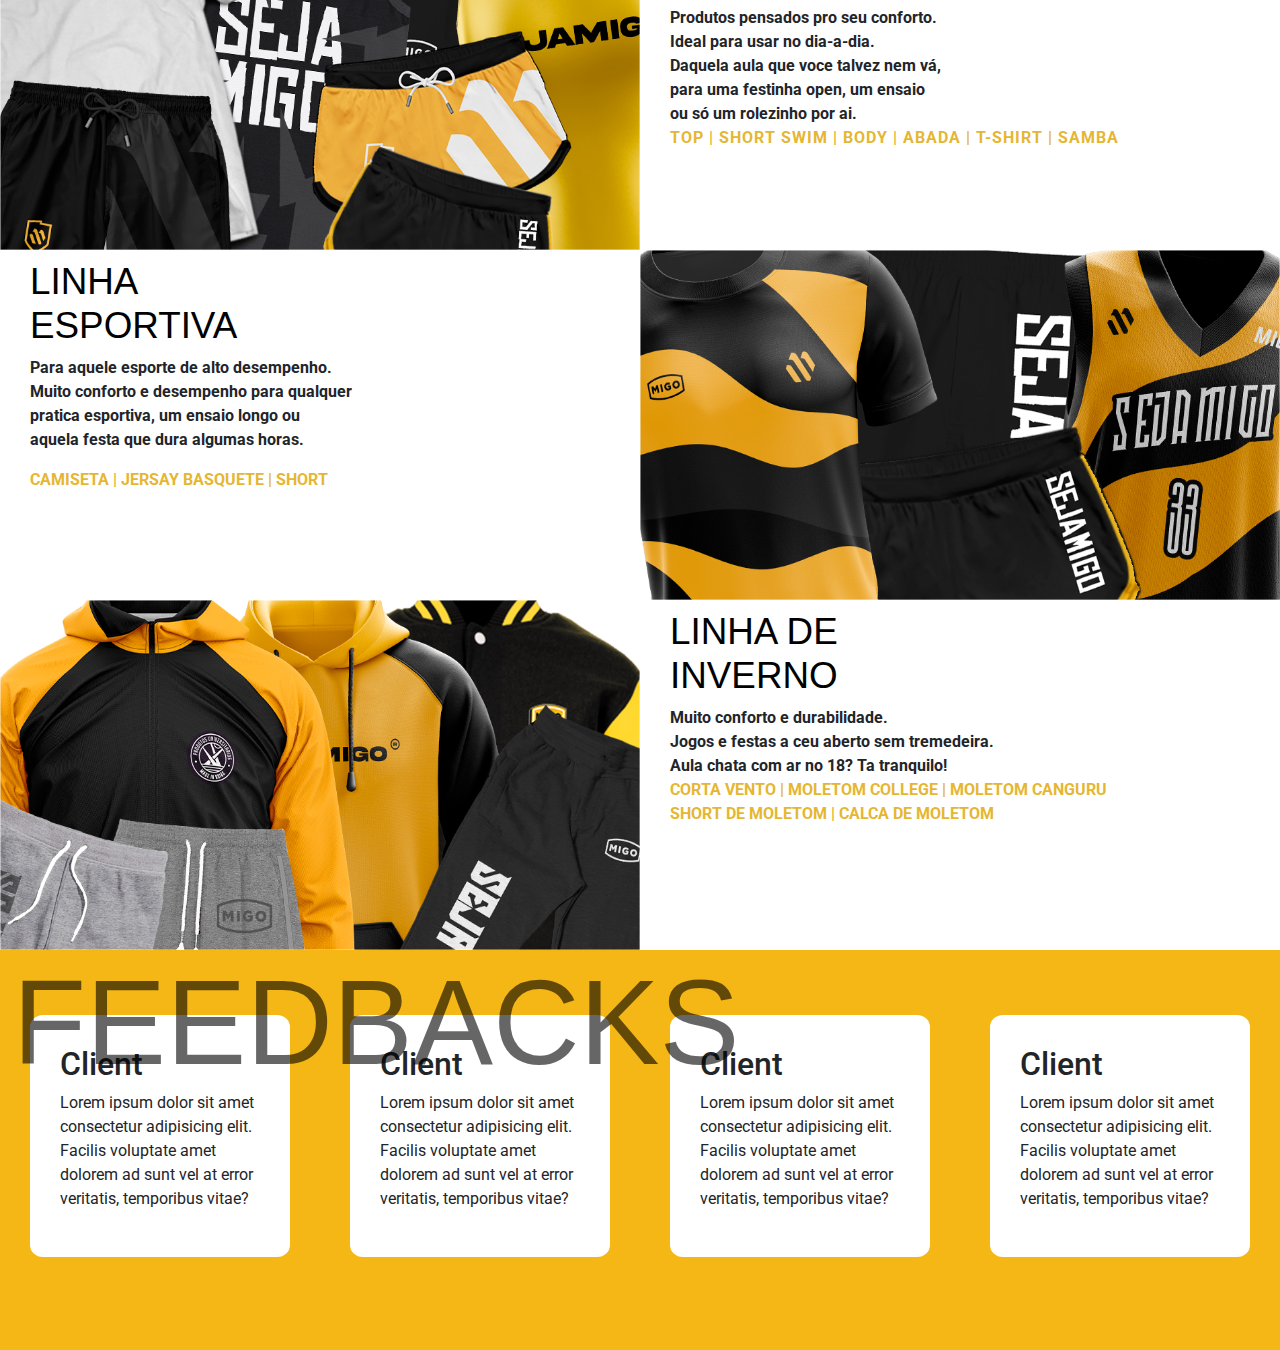
==== commit fc213c65: "Lading Page refatorada" ====
--- a/index.html
+++ b/index.html
@@ -4,216 +4,151 @@
     <meta charset="UTF-8" />
     <meta name="viewport" content="width=device-width, initial-scale=1.0" />
     <link
+      href="https://cdn.jsdelivr.net/npm/bootstrap@5.3.3/dist/css/bootstrap.min.css"
       rel="stylesheet"
-      href="https://necolas.github.io/normalize.css/8.0.1/normalize.css"
-    />
-    <link
-      href="https://cdn.jsdelivr.net/npm/bootstrap@5.0.2/dist/css/bootstrap.min.css"
-      rel="stylesheet"
-      integrity="sha384-EVSTQN3/azprG1Anm3QDgpJLIm9Nao0Yz1ztcQTwFspd3yD65VohhpuuCOmLASjC"
+      integrity="sha384-QWTKZyjpPEjISv5WaRU9OFeRpok6YctnYmDr5pNlyT2bRjXh0JMhjY6hW+ALEwIH"
       crossorigin="anonymous"
     />
+
+    <link
+      rel="stylesheet"
+      href="https://cdn.jsdelivr.net/npm/bootstrap-icons@1.11.3/font/bootstrap-icons.min.css"
+    />
     <script
-      src="https://cdn.jsdelivr.net/npm/@popperjs/core@2.9.2/dist/umd/popper.min.js"
-      integrity="sha384-IQsoLXl5PILFhosVNubq5LC7Qb9DXgDA9i+tQ8Zj3iwWAwPtgFTxbJ8NT4GN1R8p"
+      src="https://cdn.jsdelivr.net/npm/bootstrap@5.3.3/dist/js/bootstrap.bundle.min.js"
+      integrity="sha384-YvpcrYf0tY3lHB60NNkmXc5s9fDVZLESaAA55NDzOxhy9GkcIdslK1eN7N6jIeHz"
       crossorigin="anonymous"
     ></script>
-    <script
-      src="https://cdn.jsdelivr.net/npm/bootstrap@5.0.2/dist/js/bootstrap.min.js"
-      integrity="sha384-cVKIPhGWiC2Al4u+LWgxfKTRIcfu0JTxR+EQDz/bgldoEyl4H0zUF0QKbrJ0EcQF"
-      crossorigin="anonymous"
-    ></script>
+    <script src="https://code.jquery.com/jquery-3.5.1.slim.min.js"></script>
+    <script src="https://cdn.jsdelivr.net/npm/@popperjs/core@2.9.2/dist/umd/popper.min.js"></script>
+    <script src="https://stackpath.bootstrapcdn.com/bootstrap/4.5.2/js/bootstrap.min.js"></script>
+
     <link rel="stylesheet" href="../css/styles.css" />
+    <link rel="stylesheet" href="../css/indexContact.css" />
+    <link rel="stylesheet" href="../css/loginStyle.css" />
+    <link rel="stylesheet" href="../css/catalogStyle.css" />
+    <link rel="stylesheet" href="../css/editItemContainer.css" />
+    <link rel="stylesheet" href="../css/sobre.css" />
+
     <script src="../js/script.js"></script>
+
     <title>Migo</title>
   </head>
   <body>
-    <nav class="navbar navbar-container">
-      <div class="img-container">
-        <a href="index.html"><img src="/assets/logo.png" alt="logo" /></a>
+    <nav class="navbar navbar-expand-xl navbar-container">
+      <div class="navbar-logo">
+        <a href="#" onclick="loadPages('pages/home.html')"
+          ><img src="/assets/logo.png" alt="logo"
+        /></a>
       </div>
-      <div class="menu-container">
-        <ul>
-          <li><a href="contact.html">contato</a></li>
-          <li><a href="" onclick="handlePageNotMade()">sobre</a></li>
-          <li><a href="" onclick="handlePageNotMade()">produtos</a></li>
-          <li><a href="" onclick="handlePageNotMade()">portfolio</a></li>
-        </ul>
+
+      <div
+        class="menu-container offcanvas offcanvas-start"
+        data-bs-scroll="true"
+        data-bs-backdrop="false"
+        tabindex="-1"
+        id="offcanvasScrolling"
+        aria-labelledby="offcanvasScrollingLabel"
+      >
+        <div class="offcanvas-header">
+          <h3 class="offcanvas-title" id="offcanvasScrollingLabel">Menu</h3>
+          <button
+            type="button"
+            class="btn-close"
+            data-bs-dismiss="offcanvas"
+            aria-label="Close"
+          ></button>
+        </div>
+        <div class="offcanvas-body">
+          <ul>
+            <li><a href="#" onclick="loadPages('pages/home.html')">Home</a></li>
+            <li>|</li>
+            <li>
+              <a href="#" onclick="loadPages('pages/contact.html')">contato</a>
+            </li>
+            <li>|</li>
+            <li>
+              <a href="#" onclick="loadPages('pages/sobre.html')">sobre</a>
+            </li>
+            <li>|</li>
+            <li>
+              <a href="#" onclick="loadPages('pages/catalog.html')">produtos</a>
+            </li>
+            <li>|</li>
+          </ul>
+        </div>
+
+        <div id="icon-container">
+          <a id="icon-login" href="#" onclick="loadPages('pages/login.html')"
+            ><img src="../assets/user.png" alt=""
+          /></a>
+          <a id="icon-logout" href="#" onclick="logout()"
+            ><svg
+              xmlns="http://www.w3.org/2000/svg"
+              width="35"
+              height="40"
+              fill="#fff"
+              class="bi bi-box-arrow-right"
+              viewBox="0 0 16 16"
+            >
+              <path
+                fill-rule="evenodd"
+                d="M10 12.5a.5.5 0 0 1-.5.5h-8a.5.5 0 0 1-.5-.5v-9a.5.5 0 0 1 .5-.5h8a.5.5 0 0 1 .5.5v2a.5.5 0 0 0 1 0v-2A1.5 1.5 0 0 0 9.5 2h-8A1.5 1.5 0 0 0 0 3.5v9A1.5 1.5 0 0 0 1.5 14h8a1.5 1.5 0 0 0 1.5-1.5v-2a.5.5 0 0 0-1 0z"
+              />
+              <path
+                fill-rule="evenodd"
+                d="M15.854 8.354a.5.5 0 0 0 0-.708l-3-3a.5.5 0 0 0-.708.708L14.293 7.5H5.5a.5.5 0 0 0 0 1h8.793l-2.147 2.146a.5.5 0 0 0 .708.708z"
+              />
+            </svg>
+          </a>
+        </div>
       </div>
+      <button
+        class="btn"
+        type="button"
+        data-bs-toggle="offcanvas"
+        data-bs-target="#offcanvasScrolling"
+        aria-controls="offcanvasScrolling"
+      >
+        <span class="navbar-toggler-icon"></span>
+      </button>
+      <!-- <div
+        class="offcanvas offcanvas-start bg-dark"
+        tabindex="-1"
+        id="offcanvasExample"
+        aria-labelledby="offcanvasExampleLabel"
+      >
+        <div class="offcanvas-header">
+          <h5 class="offcanvas-title" id="offcanvasExampleLabel">Menu</h5>
+          <button
+            type="button"
+            class="btn-close"
+            data-bs-dismiss="offcanvas"
+            aria-label="Close"
+          ></button>
+        </div>
+        <div class="offcanvas-body">
+          
+        </div>
+        <button
+          class="navbar-toggler bg-yellow"
+          type="button"
+          data-bs-toggle="offcanvas"
+          data-bs-target="#offcanvasExample"
+          aria-controls="offcanvasExampleLabel"
+          aria-label="Toggle navigation"
+        >
+          <span class="navbar-toggler-icon"></span>
+        </button>
+      </div> -->
     </nav>
     <main>
-      <div id="testid">
-        <div class="text-content-1">
-          <h1>MIGO</h1>
-          <p>Sua paixão suas cores</p>
-        </div>
-      </div>
-      <div id="main-content1">
-        <img src="/assets/bg1.png" alt="" />
-      </div>
+      <section id="pages-content"></section>
+    </main>
 
-      <div id="text-content-2">
-        <div>
-          <h1>Linhas</h1>
-        </div>
-      </div>
-
-      <div id="main-content2">
-        <div class="image-content2">
-          <img src="/assets/T-shirt.png" alt="" />
-          <img src="/assets/Esportiva.png" alt="" />
-          <img src="/assets/Corta.png" alt="" />
-        </div>
-      </div>
-
-      <div class="spec-text">
-        <div class="spec-text-content">
-          <h3>Esportiva</h3>
-          <p>
-            Lorem ipsum dolor sit amet consectetur, adipisicing elit. Quae,
-            repudiandae?
-          </p>
-        </div>
-        <div class="spec-text-content">
-          <h3>Inverno</h3>
-          <p>
-            Lorem ipsum dolor sit amet consectetur, adipisicing elit. Quae,
-            repudiandae?
-          </p>
-        </div>
-        <div class="spec-text-content">
-          <h3>Casual</h3>
-          <p>
-            Lorem ipsum dolor sit amet consectetur, adipisicing elit. Quae,
-            repudiandae?
-          </p>
-        </div>
-      </div>
-      <div class="main-content3">
-        <div class="img-content3"><img src="/assets/photo1.png" alt="" /></div>
-
-        <div class="text-content-3">
-          <h1>Entendemos</h1>
-          <h1>sua paixao</h1>
-          <p>
-            Entendemos a importancia das gremiações estudantis, mais conhecidas
-            como atleticas, dentro das universidades.
-          </p>
-          <p>
-            Buscamos não apenas entregar produtos incriveis, mas também dar
-            soluções universitárias. Facilitar o trabalho dos diretores e dar
-            uma experiencia com produtos incriveis.
-          </p>
-        </div>
-      </div>
-      <div class="main-content4">
-        <div><img src="/assets/foto1.png" alt="" /></div>
-        <div class="text-content-4">
-          <h1>Uni2Uni</h1>
-          <h3>De universitario para universitario</h3>
-          <p>
-            Nascemos dentro da universidade.Entendemos suas necessidades.<br />
-            Sempre te escutaremos com carinho, empatia para construirmos um laço
-            de amizade.
-          </p>
-        </div>
-      </div>
-
-      <div class="main-content5">
-        <div><img src="/assets/casual.png" alt="" /></div>
-        <div class="text-content-5">
-          <h1>
-            Linha<br />
-            Casual
-          </h1>
-          <p>Produtos pensados pro seu conforto.</p>
-          <p>Ideal para usar no dia-a-dia.</p>
-          <p>Daquela aula que voce talvez nem vá,</p>
-          <p>para uma festinha open, um ensaio</p>
-          <p>ou só um rolezinho por ai.</p>
-          <span>TOP | SHORT SWIM | BODY | ABADA | T-SHIRT | SAMBA</span>
-        </div>
-      </div>
-
-      <div class="main-content6">
-        <div><img src="/assets/esportivas.png" alt="" /></div>
-        <div class="text-content-6">
-          <h1>
-            Linha<br />
-            Esportiva
-          </h1>
-          <p>
-            Para aquele esporte de alto desempenho.<br />
-            Muito conforto e desempenho para qualquer<br />
-            pratica esportiva, um ensaio longo ou<br />
-            aquela festa que dura algumas horas.
-          </p>
-          <span>CAMISETA | JERSAY BASQUETE | SHORT</span>
-        </div>
-      </div>
-      <div class="main-content7">
-        <div><img src="/assets/inverno.png" alt="" /></div>
-        <div class="text-content-7">
-          <h1>
-            Linha de<br />
-            Inverno
-          </h1>
-          <p>
-            Muito conforto e durabilidade.<br />
-            Jogos e festas a ceu aberto sem tremedeira.<br />
-            Aula chata com ar no 18? Ta tranquilo!<br />
-          </p>
-          <span>
-            CORTA VENTO | MOLETOM COLLEGE | MOLETOM CANGURU <br />
-            SHORT DE MOLETOM | CALCA DE MOLETOM
-          </span>
-        </div>
-      </div>
-      <div class="main-content8">
-        <div class="text-content-8"><h1>feedbacks</h1></div>
-        <div class="content-card">
-          <div class="base-card">
-            <div class="card-info-container">
-              <h2>Client</h2>
-              <p>
-                Lorem ipsum dolor sit amet consectetur adipisicing elit. Facilis
-                voluptate amet dolorem ad sunt vel at error veritatis,
-                temporibus vitae?
-              </p>
-            </div>
-          </div>
-          <div class="base-card">
-            <div class="card-info-container">
-              <h2>Client</h2>
-              <p>
-                Lorem ipsum dolor sit amet consectetur adipisicing elit. Facilis
-                voluptate amet dolorem ad sunt vel at error veritatis,
-                temporibus vitae?
-              </p>
-            </div>
-          </div>
-          <div class="base-card">
-            <div class="card-info-container">
-              <h2>Client</h2>
-              <p>
-                Lorem ipsum dolor sit amet consectetur adipisicing elit. Facilis
-                voluptate amet dolorem ad sunt vel at error veritatis,
-                temporibus vitae?
-              </p>
-            </div>
-          </div>
-          <div class="base-card">
-            <div class="card-info-container">
-              <h2>Client</h2>
-              <p>
-                Lorem ipsum dolor sit amet consectetur adipisicing elit. Facilis
-                voluptate amet dolorem ad sunt vel at error veritatis,
-                temporibus vitae?
-              </p>
-            </div>
-          </div>
-        </div>
-      </div>
+    <!-- <main>
+      
+     
     </main>
     <footer class="footer-container">
       <div class="icon-content">
@@ -227,6 +162,6 @@
           ><img src="/assets/tik-tok1.png" alt=""
         /></a>
       </div>
-    </footer>
+    </footer> -->
   </body>
 </html>
--- a/css/styles.css
+++ b/css/styles.css
@@ -10,6 +10,26 @@
 :root {
   --text-color: #fff;
   --bg-content2: #f5b715;
+}
+
+/* CLASS CONFIGS */
+
+.bg-yellow {
+  background-color: var(--bg-content2);
+}
+
+.section-size {
+  width: 100%;
+  height: 400px;
+}
+
+.img-content {
+  height: 400px;
+}
+
+.img-content img {
+  width: 100%;
+  height: 100%;
 }
 
 .base-card {
@@ -18,152 +38,169 @@
   height: 250px;
   background-color: rgba(255, 255, 255, 0.8);
   float: left;
+  margin-right: 30px;
   margin-left: 30px;
-
   border-radius: 10%;
 }
+/* Navbar */
 
 .navbar-container {
-  padding-left: 10vh;
-  padding-right: 10vh;
+  display: flex;
+  align-items: center;
+  justify-content: space-between;
+  padding-left: 4em;
+  padding-right: 4em;
+  width: 100%;
+  min-height: 100px;
   background-color: #000;
-  height: 100px;
-  text-align: center;
-}
-
-.img-container {
-  width: auto;
-  height: 70px;
-}
-
-.img-container img {
-  width: 100%;
-  height: 100%;
-}
-
+}
+.navbar-container button {
+  width: 50px;
+}
+.navbar-logo {
+  max-width: 210px;
+}
+.navbar-logo img {
+  width: 100%;
+}
 .menu-container {
-  text-align: center;
-  text-transform: uppercase;
+  display: flex;
+  align-items: center;
+  justify-content: center;
 }
 
 .menu-container ul {
+  width: 50em;
+  display: flex;
+  justify-content: space-around;
+  align-items: center;
   list-style: none;
-}
-.menu-container li {
-  margin-right: 30px;
-  float: left;
-}
-.menu-container a {
-  font-size: 15spx;
+  margin: 0;
+}
+.menu-container ul > li {
+  text-transform: uppercase;
+  color: var(--bg-content2);
+}
+
+.menu-container li > a {
+  font-size: 15px;
   font-weight: bold;
   text-decoration: none;
+
   color: var(--text-color);
+}
+
+.menu-container li > a:hover {
+  transform: scaleX(1);
+  transition: transform 5ms ease-in-out;
+  padding-bottom: 10px;
+  border-bottom: 2px solid var(--bg-content2);
+}
+.menu-container a img {
+  height: 30px;
+}
+.login-icon #icon-logout {
+  display: none;
+}
+.logout-icon #icon-login {
+  display: none;
+}
+
+/* OFF CANVAS */
+
+/* Main - SECTION 1  */
+
+.section-one {
+  background-image: url("../assets/bg1.png");
+  background-repeat: repeat-x;
+  background-size: cover;
+  width: 100%;
 }
 
 .text-content-1 {
   text-align: justify;
   justify-content: flex-start;
-}
-
-#main-content1 {
-  position: relative;
-}
-
-#main-content1 img {
-  width: 100%;
-}
-#testid {
-  position: absolute;
+  padding: 20px;
+}
+
+.text-content-1 h1 {
+  font-family: "Akira Expanded", sans-serif;
   color: var(--text-color);
-  z-index: 1;
-  left: 10%;
-}
-
-#testid h1 {
-  font-family: "Akira Expanded", sans-serif;
-  font-size: 12rem;
-  letter-spacing: 2vh;
-}
-
-#testid p {
-  font-size: x-large;
+  font-size: 4rem;
+  letter-spacing: 0.5vh;
+}
+
+.text-content-1 p {
+  margin-top: 30px;
+  font-size: 3em;
   padding-left: 1rem;
   letter-spacing: 1.1vh;
+  color: var(--text-color);
   font-weight: bold;
 }
 
-#main-content2 {
-  position: relative;
+/* Main - SECTION 2  */
+.section-two {
+  display: flex;
+  flex-direction: column;
+}
+
+.image-content2 {
+  display: flex;
+  justify-content: center;
+  align-items: center;
+  height: 65%;
   background-color: var(--bg-content2);
-  height: 260px;
-}
-
-.image-content2 {
-  position: absolute;
-  padding-top: 15px;
-  left: 29em;
-  letter-spacing: 18vh;
-  z-index: 1;
 }
 
 .image-content2 img {
-  height: 230px;
+  max-height: 260px;
+  height: auto;
+  margin-right: 10em;
+  margin-left: 1.5em;
+  padding: 20px;
+}
+
+.spec-text {
+  display: flex;
+  justify-content: center;
+  align-items: center;
+  padding: 20px;
+}
+
+.spec-text-content {
+  text-align: center;
+  margin-right: 7em;
+  width: 300px;
+}
+
+.spec-text-content h3 {
+  font-family: "Akira Expanded", sans-serif;
 }
 
 #text-content-2 {
   position: absolute;
-  left: 10%;
-  z-index: 2;
 }
 
 #text-content-2 h1 {
   text-transform: uppercase;
-
   color: rgba(255, 255, 255, 0.6);
   font-size: 15em;
   letter-spacing: 0.5em;
 }
 
-.spec-text {
-  text-align: center;
-  padding-left: 40vh;
-
-  height: 175px;
-}
-
-.spec-text-content {
-  padding-top: 30px;
-  margin-left: 13vh;
-  float: inline-start;
-  height: auto;
-  width: 200px;
-}
-.spec-text-content h3 {
-  font-family: "Akira Expanded", sans-serif;
-  margin: 0;
-}
-
-.main-content3 {
-  position: relative;
-  height: 488px;
+/* Main - SECTION 3  */
+
+.section-three {
+  display: flex;
+  align-items: center;
+  justify-content: space-between;
   background-color: #000;
 }
 
-.img-content3 {
-  position: absolute;
-  width: 100%;
-  height: auto;
-  z-index: 4;
-}
-
-.img-content3 img {
-  float: left;
+.text-content-3 {
   width: 50%;
-  height: auto;
-}
-
-.text-content-3 {
-  float: right;
+  height: 100%;
   margin-right: 8em;
   margin-top: 2em;
 }
@@ -182,35 +219,29 @@
   color: var(--text-color);
 }
 
-/*  */
-
-.main-content4 {
-  position: relative;
-  width: 100%;
-  height: 488px;
+/* Main - SECTION 4  */
+
+.section-four {
+  display: flex;
+  flex-direction: row-reverse;
+  justify-content: space-between;
+  align-items: center;
+  width: 100%;
   background-color: #000;
 }
 
-.main-content4 img {
-  float: right;
-  width: 50%;
-  height: auto;
-}
 .text-content-4 {
-  text-align: center;
-  float: left;
-  width: 59em;
+  width: 100%;
+  height: 100%;
+  padding: 20px;
 }
 
 .text-content-4 h1 {
-  margin-left: 7.5em;
-  margin-top: 1em;
-  margin-bottom: 0;
+  margin: 0;
   color: var(--text-color);
   text-transform: uppercase;
   font-family: "Akira Expanded", sans-serif;
-  font-size: 5em;
-  letter-spacing: 0.1em;
+  font-size: 1.7em;
 }
 
 .text-content-4 h3 {
@@ -222,28 +253,23 @@
 .text-content-4 p {
   text-align: end;
   width: 800px;
-  margin-top: 0.5em;
-  margin-left: 18.5em;
+  margin-top: 20px;
+  padding-right: 10px;
   color: var(--text-color);
   letter-spacing: 0.1em;
 }
 
-.main-content5 {
-  position: relative;
-  width: 100%;
-  height: 488px;
-}
-
-.main-content5 img {
-  float: left;
-  width: 50%;
-  height: auto;
+/* Main - SECTION 5  */
+
+.section-five {
+  display: flex;
+  flex-direction: column-reverse;
 }
 
 .text-content-5 {
-  float: right;
-  width: 57em;
-  margin-top: 5em;
+  width: 100%;
+  height: 50%;
+  padding: 10px;
 }
 
 .text-content-5 h1 {
@@ -251,159 +277,499 @@
   color: #000;
   text-transform: uppercase;
   font-family: "Akira Expanded", sans-serif;
-  font-size: 4em;
+  font-size: 2.5em;
 }
 
 .text-content-5 p {
   margin: 0;
   font-weight: bold;
-  letter-spacing: 1px;
-  font-size: 18px;
+
+  font-size: 1em;
 }
 .text-content-5 span {
-  font-size: 18px;
+  font-size: 1em;
   font-weight: bold;
   letter-spacing: 1px;
   color: rgb(229, 182, 49);
 }
-/*  */
-
-.main-content6 {
-  position: relative;
-  width: 100%;
-  height: 488px;
-}
-
-.main-content6 img {
-  float: right;
-  width: 50%;
-  height: auto;
+/* SECTION-6  */
+
+.section-six {
+  display: flex;
+  flex-direction: column-reverse;
+}
+
+.section-six img {
+  height: 100%;
 }
 
 .text-content-6 {
-  text-align: end;
-  float: left;
-  width: 57em;
-  margin-top: 5em;
+  margin-bottom: 0;
+  width: 100%;
+  height: 50%;
+  padding: 10px;
 }
 
 .text-content-6 h1 {
+  color: #000;
+  text-transform: uppercase;
+  font-family: "Akira Expanded", sans-serif;
+  font-size: 2.3em;
+}
+
+.text-content-6 p {
+  font-weight: bold;
+  font-size: 1em;
+}
+.text-content-6 span {
+  font-size: 1em;
+  font-weight: bold;
+  color: rgb(229, 182, 49);
+}
+
+.section-seven {
+  display: flex;
+  flex-direction: column-reverse;
+}
+
+.section-seven img {
+  height: 100%;
+}
+
+.text-content-7 {
   margin-bottom: 0;
+
+  width: 100%;
+  height: 50%;
+  padding: 10px;
+}
+
+.text-content-7 h1 {
   color: #000;
   text-transform: uppercase;
   font-family: "Akira Expanded", sans-serif;
-  font-size: 4em;
-}
-
-.text-content-6 p {
-  margin: 0;
+  font-size: 2.3em;
+}
+
+.text-content-7 p {
+  margin-bottom: 0;
+
   font-weight: bold;
-  letter-spacing: 1px;
-  font-size: 18px;
-}
-.text-content-6 span {
-  font-size: 18px;
+
+  font-size: 1em;
+}
+.text-content-7 span {
+  font-size: 1em;
   font-weight: bold;
-  letter-spacing: 1px;
   color: rgb(229, 182, 49);
 }
 
-/*  */
-
-.main-content7 {
-  position: relative;
-  width: 100%;
-  height: 488px;
-}
-
-.main-content7 img {
-  float: left;
-  width: 50%;
-  height: auto;
-}
-
-.text-content-7 {
-  text-align: start;
-  float: right;
-  width: 57em;
-  margin-top: 5em;
-}
-
-.text-content-7 h1 {
-  margin-bottom: 0;
-  color: #000;
-  text-transform: uppercase;
-  font-family: "Akira Expanded", sans-serif;
-  font-size: 4em;
-}
-
-.text-content-7 p {
-  margin: 0;
-  font-weight: bold;
-  letter-spacing: 1px;
-  font-size: 18px;
-}
-.text-content-7 span {
-  font-size: 18px;
-  font-weight: bold;
-  letter-spacing: 1px;
-  color: rgb(229, 182, 49);
-}
-
-/*  */
-
 .main-content8 {
-  position: relative;
+  display: flex;
+  justify-content: center;
+  align-items: center;
+
   background-color: #f5b715;
   width: 100%;
-  height: 450px;
-}
-
+  height: 400px;
+}
 .text-content-8 {
-  text-align: center;
+  display: flex;
+  justify-content: space-between;
 }
 
 .text-content-8 h1 {
   position: absolute;
-  left: 5%;
-  margin-bottom: 0;
-  color: var(--text-color);
+  left: 1%;
+  color: rgba(0, 0, 0, 0.6);
   text-transform: uppercase;
   font-family: "Akira Expanded", sans-serif;
-  font-size: 12em;
-  letter-spacing: 0.1em;
-  z-index: 1;
+  font-size: 7.5em;
+  z-index: 3;
 }
 
 .content-card {
-  position: relative;
-  width: 80%;
-  top: 35%;
-  left: 10%;
-  clear: both;
+  width: 100%;
+  margin-top: 20px;
+  display: flex;
 }
 
 .card-info-container {
   padding: 30px;
-  float: left;
-}
-
-/*  */
-
-.footer-container {
-  height: 50px;
-
-  background-color: #000;
-}
-.icon-content {
-  position: relative;
-  text-align: center;
-  top: 20%;
-  left: 42%;
-  width: 300px;
-}
-
-.icon-content img {
-  height: 30px;
-  margin-right: 15px;
-}
+}
+
+@media (min-width: 425px) {
+  .text-content-4 {
+    padding: 50px;
+  }
+}
+@media (max-width: 425px) {
+  .text-content-1 p {
+    width: 70%;
+  }
+  .section-size {
+    width: 100%;
+    height: 600px;
+  }
+
+  .section-two {
+    display: none;
+  }
+  .navbar-container {
+    flex-direction: row;
+    padding: 20px;
+  }
+  .navbar-logo {
+    width: 50%;
+  }
+  .navbar-logo img {
+    width: 100%;
+    height: auto;
+  }
+  .section-three {
+    flex-direction: column-reverse;
+  }
+  .text-content-3 h1 {
+    color: var(--text-color);
+    text-transform: uppercase;
+    font-family: "Akira Expanded", sans-serif;
+    font-size: 1.7em;
+  }
+
+  .text-content-3 p {
+    color: var(--text-color);
+    width: 280px;
+    font-size: 1em;
+  }
+
+  .section-four {
+    flex-direction: column-reverse;
+    align-items: flex-end;
+    justify-content: space-evenly;
+  }
+
+  .text-content-4 h3 {
+    margin: 0;
+    font-size: 0.95em;
+  }
+
+  .text-content-4 p {
+    text-align: start;
+    color: var(--text-color);
+    margin-left: 0;
+    width: 300px;
+    font-size: 0.9em;
+  }
+}
+
+@media (min-width: 768px) {
+  .section-size {
+    height: 350px;
+  }
+  .img-content {
+    width: 50%;
+    height: 350px;
+  }
+  .image-content2 img {
+    height: 10em;
+    margin-right: 5em;
+  }
+  #text-content-2 {
+    position: absolute;
+  }
+
+  #text-content-2 h1 {
+    text-transform: uppercase;
+    color: rgba(255, 255, 255, 0.6);
+    margin-left: 3.7%;
+    font-size: 8em;
+    letter-spacing: 0.5em;
+  }
+  .spec-text {
+    height: 50%;
+  }
+  .spec-text-content {
+    display: flex;
+    flex-direction: column;
+    align-items: center;
+    justify-content: center;
+    margin-right: 10px;
+    height: 150px;
+  }
+
+  .text-content-3 {
+    display: flex;
+    flex-direction: column;
+    align-items: center;
+    justify-content: space-evenly;
+    margin: 0;
+    padding-top: 20px;
+
+    width: 50%;
+  }
+  .text-content-3 h1 {
+    font-size: 2em;
+  }
+  .text-content-3 p {
+    color: var(--text-color);
+    width: 350px;
+
+    font-size: 0.9em;
+  }
+  .text-content-4 {
+    margin: 0;
+
+    width: 50%;
+  }
+  .text-content-4 h1 {
+    position: relative;
+    left: 20%;
+    font-size: 4em;
+  }
+  .text-content-4 h3 {
+    margin: 0;
+    position: relative;
+    left: 20%;
+    font-size: 1em;
+  }
+  .text-content-4 p {
+    position: relative;
+    left: 20%;
+    text-align: start;
+    color: var(--text-color);
+    margin-left: 0;
+    width: 500px;
+    font-size: 0.9em;
+  }
+  .section-five {
+    margin: 0;
+    width: 100%;
+    flex-direction: row;
+  }
+  .section-five .img-content {
+    width: 50%;
+  }
+  .section-five .text-content-5 {
+    width: 50%;
+    padding-left: 30px;
+  }
+  .section-six {
+    margin: 0;
+    width: 100%;
+    flex-direction: row-reverse;
+  }
+  .section-six .img-content {
+    width: 50%;
+  }
+  .section-six .text-content-6 {
+    width: 50%;
+    padding-left: 30px;
+  }
+  .section-seven {
+    margin: 0;
+    width: 100%;
+    flex-direction: row;
+  }
+  .section-seven .img-content {
+    width: 50%;
+  }
+  .section-seven .text-content-7 {
+    width: 50%;
+    padding-left: 30px;
+  }
+}
+
+@media (min-width: 992px) {
+  .menu-container {
+    flex-direction: row;
+    justify-content: end;
+  }
+}
+
+@media (min-width: 1024px) {
+  .image-content2 {
+    width: 100%;
+    justify-content: space-around;
+  }
+  .image-content2 img {
+    height: 10em;
+  }
+}
+
+@media (min-width: 1200px) {
+  .navbar-container button {
+    display: none;
+  }
+}
+
+@media (min-width: 1400px) {
+  .section-size {
+    height: 400px;
+  }
+
+  .img-content {
+    width: 50%;
+    height: 400px;
+  }
+  .section-two {
+    display: block;
+  }
+
+  .text-content-1 h1 {
+    margin-left: 15%;
+    font-size: 11em;
+  }
+  .text-content-1 p {
+    margin-left: 15%;
+    font-size: 2em;
+    padding: 0;
+  }
+  .image-content2 img {
+    height: 20em;
+  }
+  #text-content-2 {
+    position: absolute;
+  }
+
+  #text-content-2 h1 {
+    text-transform: uppercase;
+    color: rgba(255, 255, 255, 0.6);
+    margin-left: 3.7%;
+    font-size: 14em;
+    letter-spacing: 0.5em;
+  }
+  .spec-text {
+    height: fit-content;
+  }
+  .spec-text-content {
+    width: 100%;
+    display: flex;
+    flex-direction: column;
+    align-items: center;
+    justify-content: space-evenly;
+    height: auto;
+  }
+
+  .text-content-3 {
+    width: 50%;
+  }
+
+  .text-content-3 h1 {
+    font-size: 4em;
+  }
+  .text-content-3 p {
+    margin: 0;
+    text-align: left;
+    color: var(--text-color);
+    width: 500px;
+    font-size: 1.2em;
+  }
+
+  .text-content-4 {
+    margin: 0;
+
+    width: 50%;
+  }
+  .text-content-4 h1 {
+    position: relative;
+    left: 40%;
+    font-size: 6em;
+  }
+  .text-content-4 h3 {
+    margin: 0;
+    position: relative;
+    left: 28%;
+    font-size: 2em;
+  }
+  .text-content-4 p {
+    position: relative;
+    left: 28%;
+    text-align: end;
+    color: var(--text-color);
+    margin-left: 0;
+    width: 600px;
+    font-size: 1.2em;
+  }
+
+  .section-five {
+    margin: 0;
+    width: 100%;
+    flex-direction: row;
+  }
+  .section-five .img-content {
+    width: 50%;
+  }
+  .section-five .text-content-5 {
+    width: 50%;
+    text-align: start;
+    padding-left: 120px;
+  }
+  .text-content-5 h1 {
+    font-size: 5em;
+  }
+  .text-content-5 p {
+    font-size: 1.2em;
+  }
+  .text-content-5 span {
+    font-size: 1.2em;
+  }
+
+  .section-six {
+    margin: 0;
+    width: 100%;
+    flex-direction: row-reverse;
+  }
+  .section-six .img-content {
+    width: 50%;
+  }
+  .section-six .text-content-6 {
+    width: 50%;
+    text-align: end;
+    padding-right: 120px;
+  }
+  .text-content-6 h1 {
+    font-size: 5em;
+  }
+  .text-content-6 p {
+    font-size: 1.2em;
+  }
+  .text-content-6 span {
+    font-size: 1.2em;
+  }
+
+  .section-seven {
+    margin: 0;
+    width: 100%;
+    flex-direction: row;
+  }
+  .section-seven .img-content {
+    width: 50%;
+  }
+  .section-seven .text-content-7 {
+    width: 50%;
+    text-align: start;
+    padding-left: 120px;
+  }
+  .text-content-7 h1 {
+    font-size: 5em;
+  }
+  .text-content-7 p {
+    font-size: 1.2em;
+  }
+  .text-content-7 span {
+    font-size: 1.2em;
+  }
+}
+
+@media (min-width: 1700px) {
+  .text-content-8 h1 {
+    position: absolute;
+    left: 1%;
+    color: rgba(0, 0, 0, 0.6);
+    text-transform: uppercase;
+    font-family: "Akira Expanded", sans-serif;
+    font-size: 11em;
+    letter-spacing: 0.26em;
+    z-index: 3;
+  }
+}
--- a/css/indexContact.css
+++ b/css/indexContact.css
@@ -0,0 +1,70 @@
+@import url("https://fonts.googleapis.com/css2?family=Roboto:ital,wght@0,100;0,300;0,400;0,500;0,700;0,900;1,100;1,300;1,400;1,500;1,700;1,900&display=swap");
+@import url("https://fonts.cdnfonts.com/css/akira-expanded");
+
+:root {
+  --text-color: #fff;
+  --bg-content2: #f5b715;
+}
+
+.form-main-container {
+  width: 800px;
+  height: 500px;
+  background-color: var(--bg-content2);
+  position: relative;
+  margin: 0 auto;
+  margin-top: 10%;
+  border-radius: 2%;
+  box-shadow: 0 0 10px rgba(0, 0, 0, 1);
+}
+.info-form-container {
+  padding: 30px;
+}
+
+form h2 {
+  font-family: "Akira Expanded", sans-serif;
+
+  letter-spacing: 3px;
+  text-align: center;
+  margin-bottom: 80px;
+}
+
+.form-group {
+  overflow: hidden;
+  margin-bottom: 15px;
+}
+
+label {
+  float: left;
+  width: 100px;
+  font-weight: bold;
+}
+
+input[type="text"],
+input[type="email"],
+textarea {
+  float: left;
+  width: calc(100% - 110px);
+  padding: 10px;
+  border: 1px solid #ccc;
+  border-radius: 5px;
+  margin-bottom: 20px;
+}
+
+textarea {
+  height: 100px;
+}
+
+button {
+  display: block;
+  width: 100%;
+  padding: 10px;
+  background-color: #000;
+  color: white;
+  border: none;
+  border-radius: 5px;
+  cursor: pointer;
+}
+
+button h4 {
+  margin: 0;
+}
--- a/css/loginStyle.css
+++ b/css/loginStyle.css
@@ -0,0 +1,50 @@
+.login-section {
+  display: flex;
+  justify-content: center;
+  height: 89.4vh;
+  background-image: url("../assets/bg1.png");
+  background-size: auto;
+  font-family: "Akira Expanded", sans-serif;
+}
+.base-card {
+  margin-top: 3.5%;
+  height: 80%;
+  width: 25%;
+  border-radius: 5%;
+  display: flex;
+  flex-direction: column;
+  justify-content: center;
+  align-items: center;
+  background: #fff;
+}
+
+.login-label {
+  display: flex;
+  flex-direction: column;
+  align-items: center;
+}
+
+.login-label h3 {
+  margin-top: 30%;
+  margin-bottom: 0;
+}
+
+.login-menu {
+  height: 50%;
+  width: 80%;
+  display: flex;
+  flex-direction: column;
+  justify-content: center;
+}
+
+.login-menu input {
+  width: 100%;
+}
+
+.login-menu input[type="password"] {
+  float: left;
+  padding: 10px;
+  border: 1px solid #ccc;
+  border-radius: 5px;
+  margin-bottom: 20px;
+}
--- a/css/catalogStyle.css
+++ b/css/catalogStyle.css
@@ -0,0 +1,117 @@
+#catalog-section {
+  width: 100%;
+  height: 89.4vh;
+  background-image: url("../assets/bg1.png");
+  background-repeat: repeat-y;
+  display: flex;
+  flex-direction: column;
+  align-items: center;
+}
+
+.catalog-content {
+  display: flex;
+  flex-direction: column;
+  align-items: center;
+  margin-top: 5%;
+  width: 90%;
+  height: 70vh;
+  background-color: rgba(255, 255, 255, 0.7);
+  border-radius: 30px;
+  overflow: auto;
+  box-sizing: border-box;
+}
+
+.base-card-catalog {
+  display: flex;
+  flex-direction: column;
+  align-items: center;
+  justify-content: center;
+
+  width: 300px;
+  height: 400px;
+  background-color: var(--bg-content2);
+  margin-left: 30px;
+  border-radius: 10%;
+}
+
+.item-menu-container {
+  height: 80px;
+  width: 100%;
+  display: flex;
+  align-items: center;
+  justify-content: center;
+}
+
+#items-container {
+  width: 80%;
+  height: 80%;
+  display: flex;
+  justify-content: space-evenly;
+  align-items: center;
+}
+
+.image-container {
+  text-align: center;
+  height: 70%;
+  width: 100%;
+}
+.image-container img {
+  padding: 20px;
+  width: auto;
+  height: 100%;
+}
+
+.icons-bg {
+  text-align: center;
+  background-color: var(--bg-content2);
+  border-radius: 50%;
+  width: 50px;
+  height: 50px;
+}
+
+.card-crud {
+  width: 100%;
+  text-align: end;
+  margin-top: 10px;
+  padding-right: 30px;
+}
+.card-crud a {
+  margin-left: 10px;
+  text-decoration: none;
+}
+
+.form-insert-container {
+  display: flex;
+  flex-direction: column;
+}
+
+.label-insert {
+  display: flex;
+  align-items: center;
+  justify-content: space-between;
+  width: 100%;
+  margin-bottom: 20px;
+}
+
+.label-insert input {
+  margin: 0;
+}
+
+.modal-dialog {
+  max-width: 700px;
+}
+
+.hidden div {
+  display: none;
+}
+
+.visible div {
+  display: flexbox;
+}
+
+.notVisible .catalog-content #items-container #base-card-catalog #card-crud {
+  display: none;
+}
+.isVisible .catalog-content #items-container #base-card-catalog #card-crud {
+  display: flexbox;
+}
--- a/css/editItemContainer.css
+++ b/css/editItemContainer.css
@@ -0,0 +1,10 @@
+.edit-item-container {
+  display: flex;
+  justify-content: center;
+  width: 100%;
+  height: 89.4vh;
+  background-image: url("../assets/bg1.png");
+  background-repeat: repeat-y;
+  background-size: contain;
+  background-position: 100%;
+}
--- a/css/sobre.css
+++ b/css/sobre.css
@@ -0,0 +1,42 @@
+#sobre-container {
+  background-image: url("../assets/bg1.png");
+  height: 89.4vh;
+  display: flex;
+  flex-direction: column;
+  justify-content: center;
+  align-items: center;
+}
+
+.section-info {
+  padding: 20px;
+  border: 1px solid red;
+  margin-top: 30px;
+  font-family: "Akira Expanded", sans-serif;
+  display: flex;
+  flex-direction: column;
+  justify-content: space-between;
+
+  align-items: center;
+}
+.section-info h3 {
+  margin-bottom: 20px;
+}
+.section-info p,
+li {
+  font-size: 0.7em;
+}
+
+.base-card-sobre {
+  text-align: start;
+  width: 80%;
+  height: 80%;
+  background-color: rgba(255, 255, 255, 0.9);
+  border-radius: 5%;
+}
+
+@media (max-width: 1440px) {
+  .section-info {
+    overflow: scroll;
+    overflow-y: scroll;
+  }
+}
